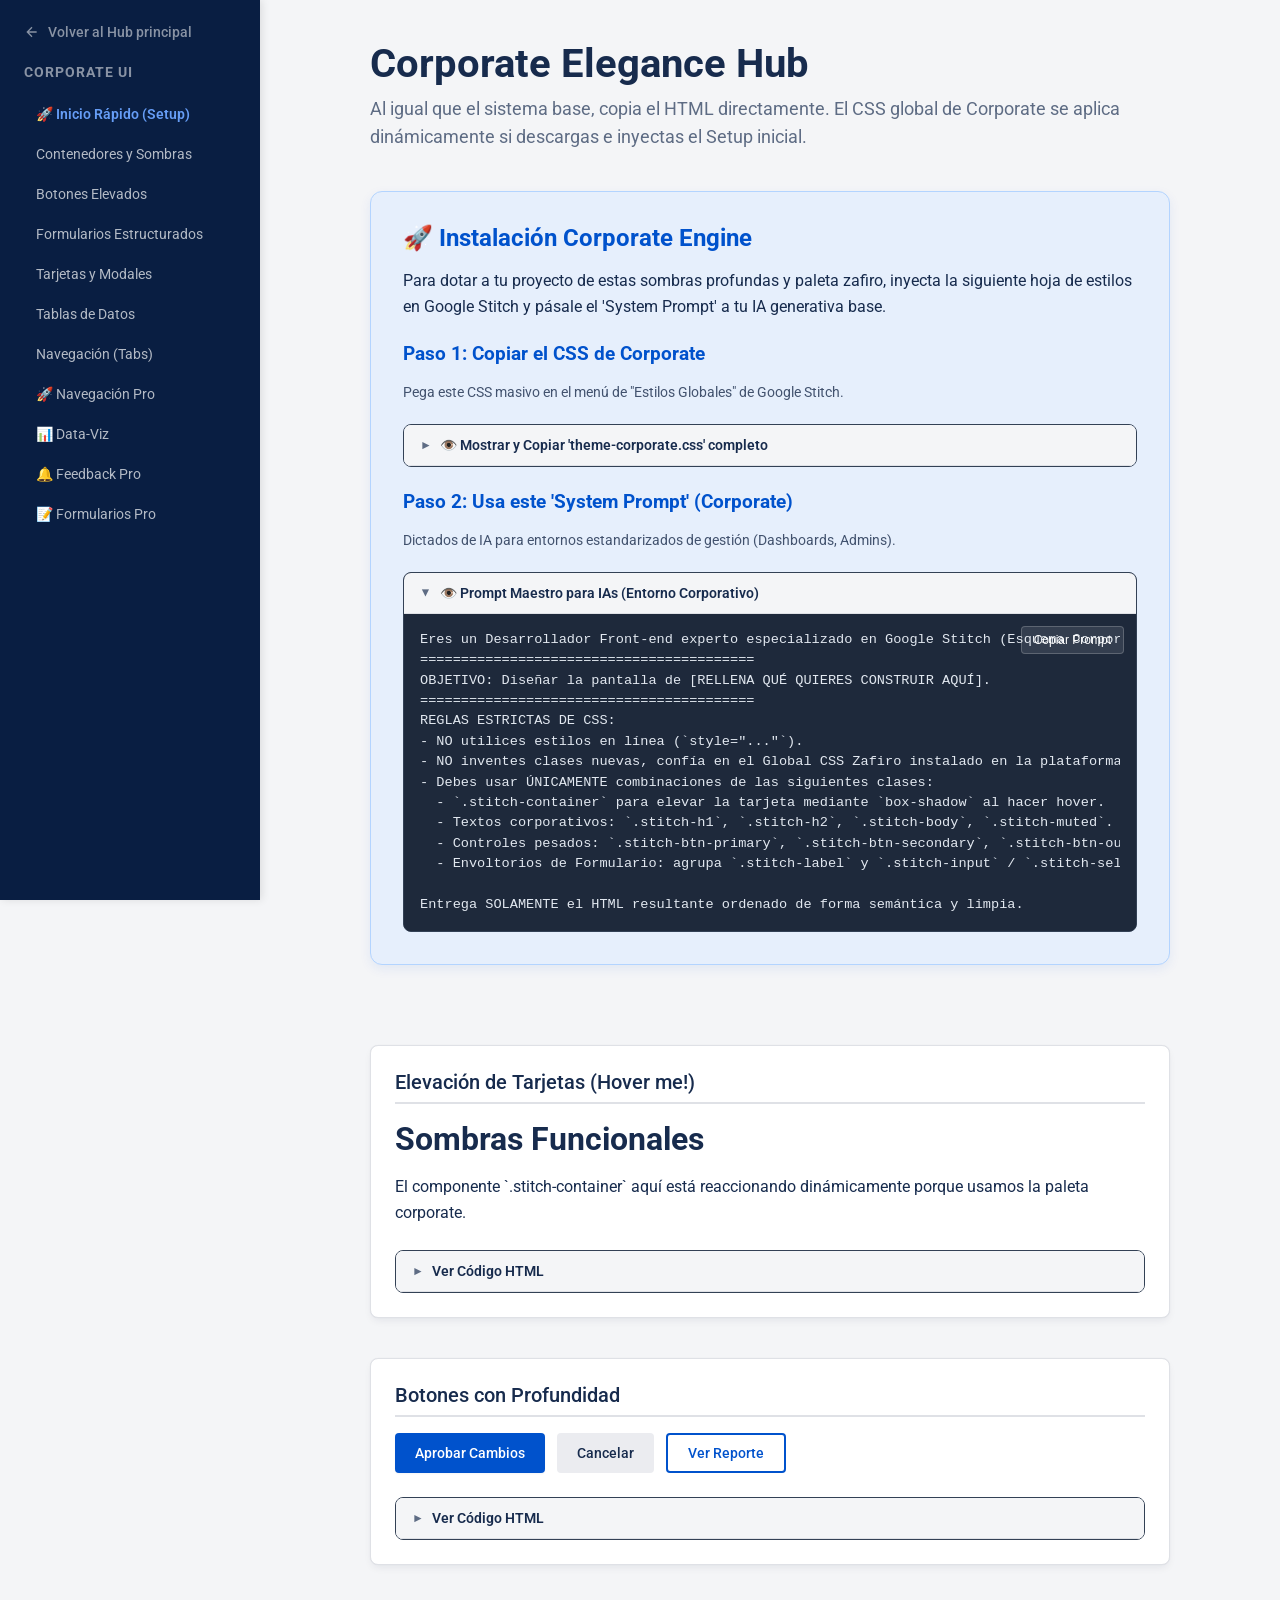
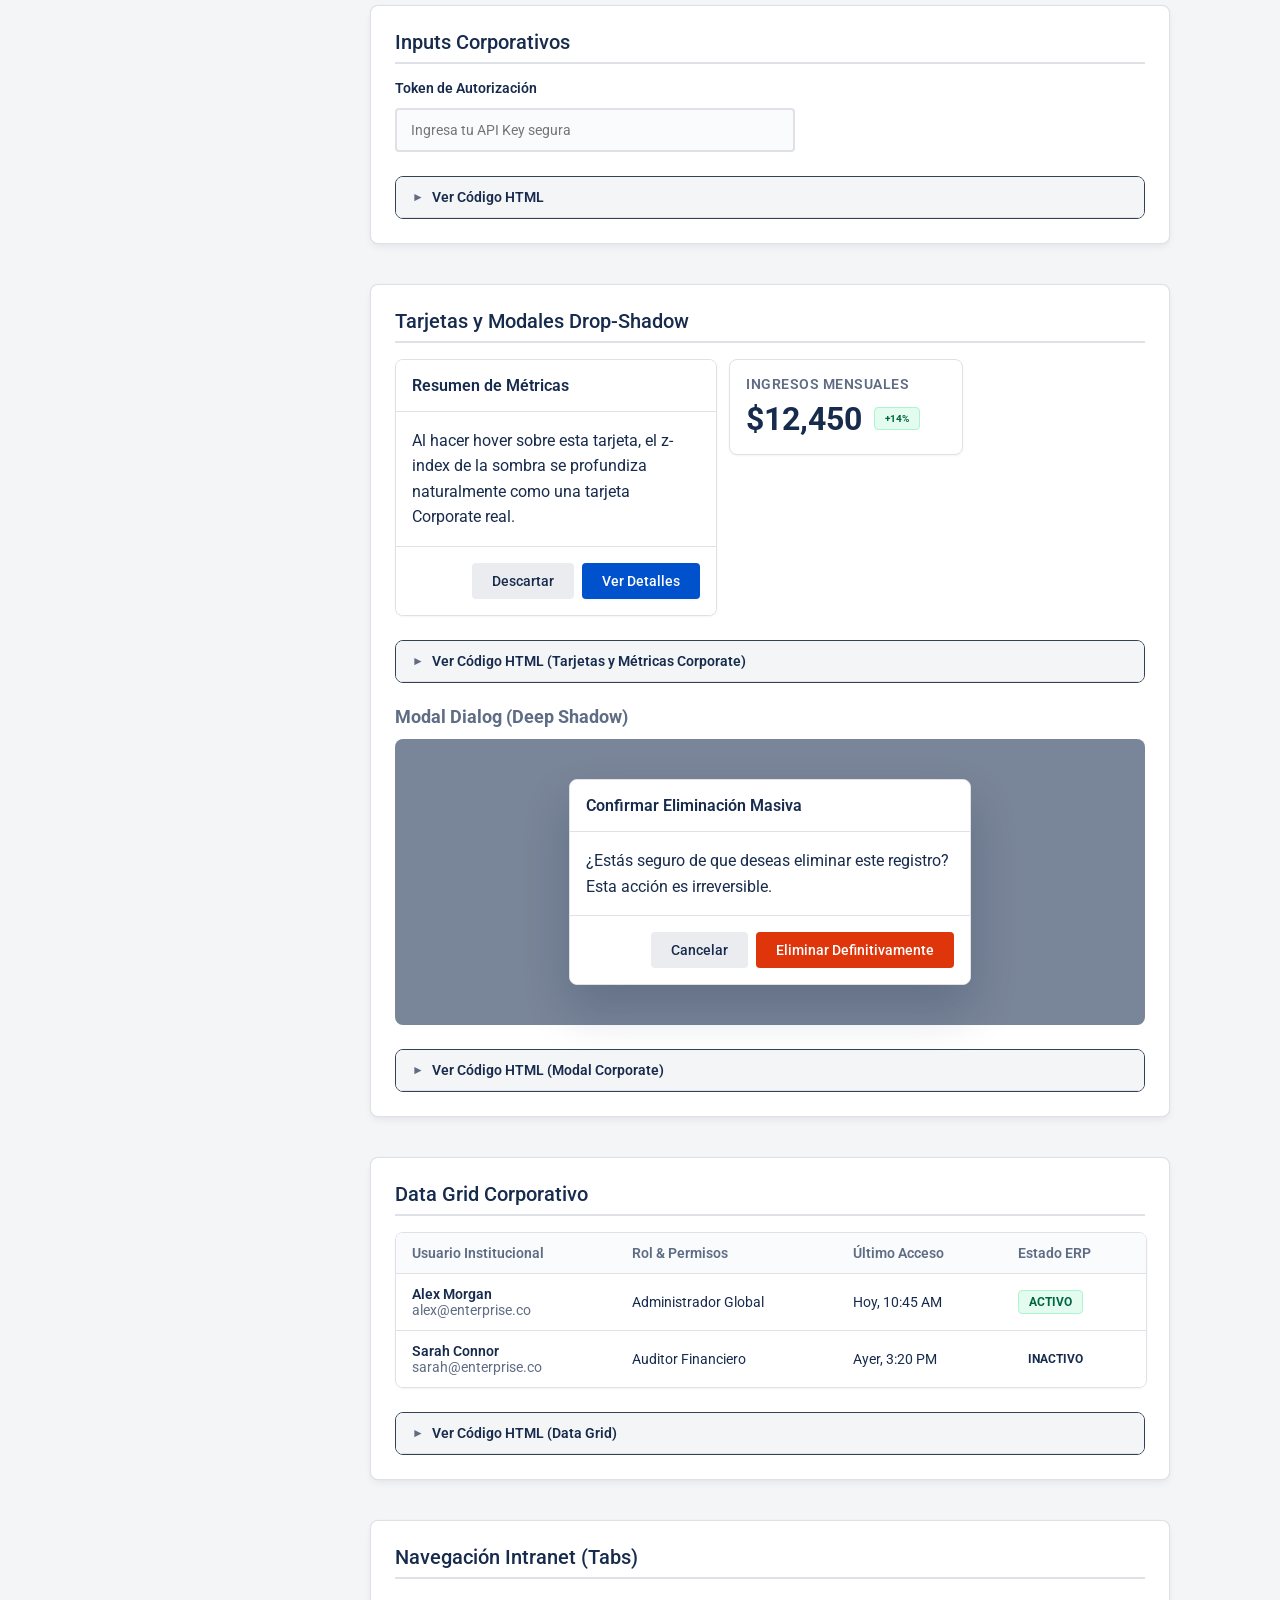
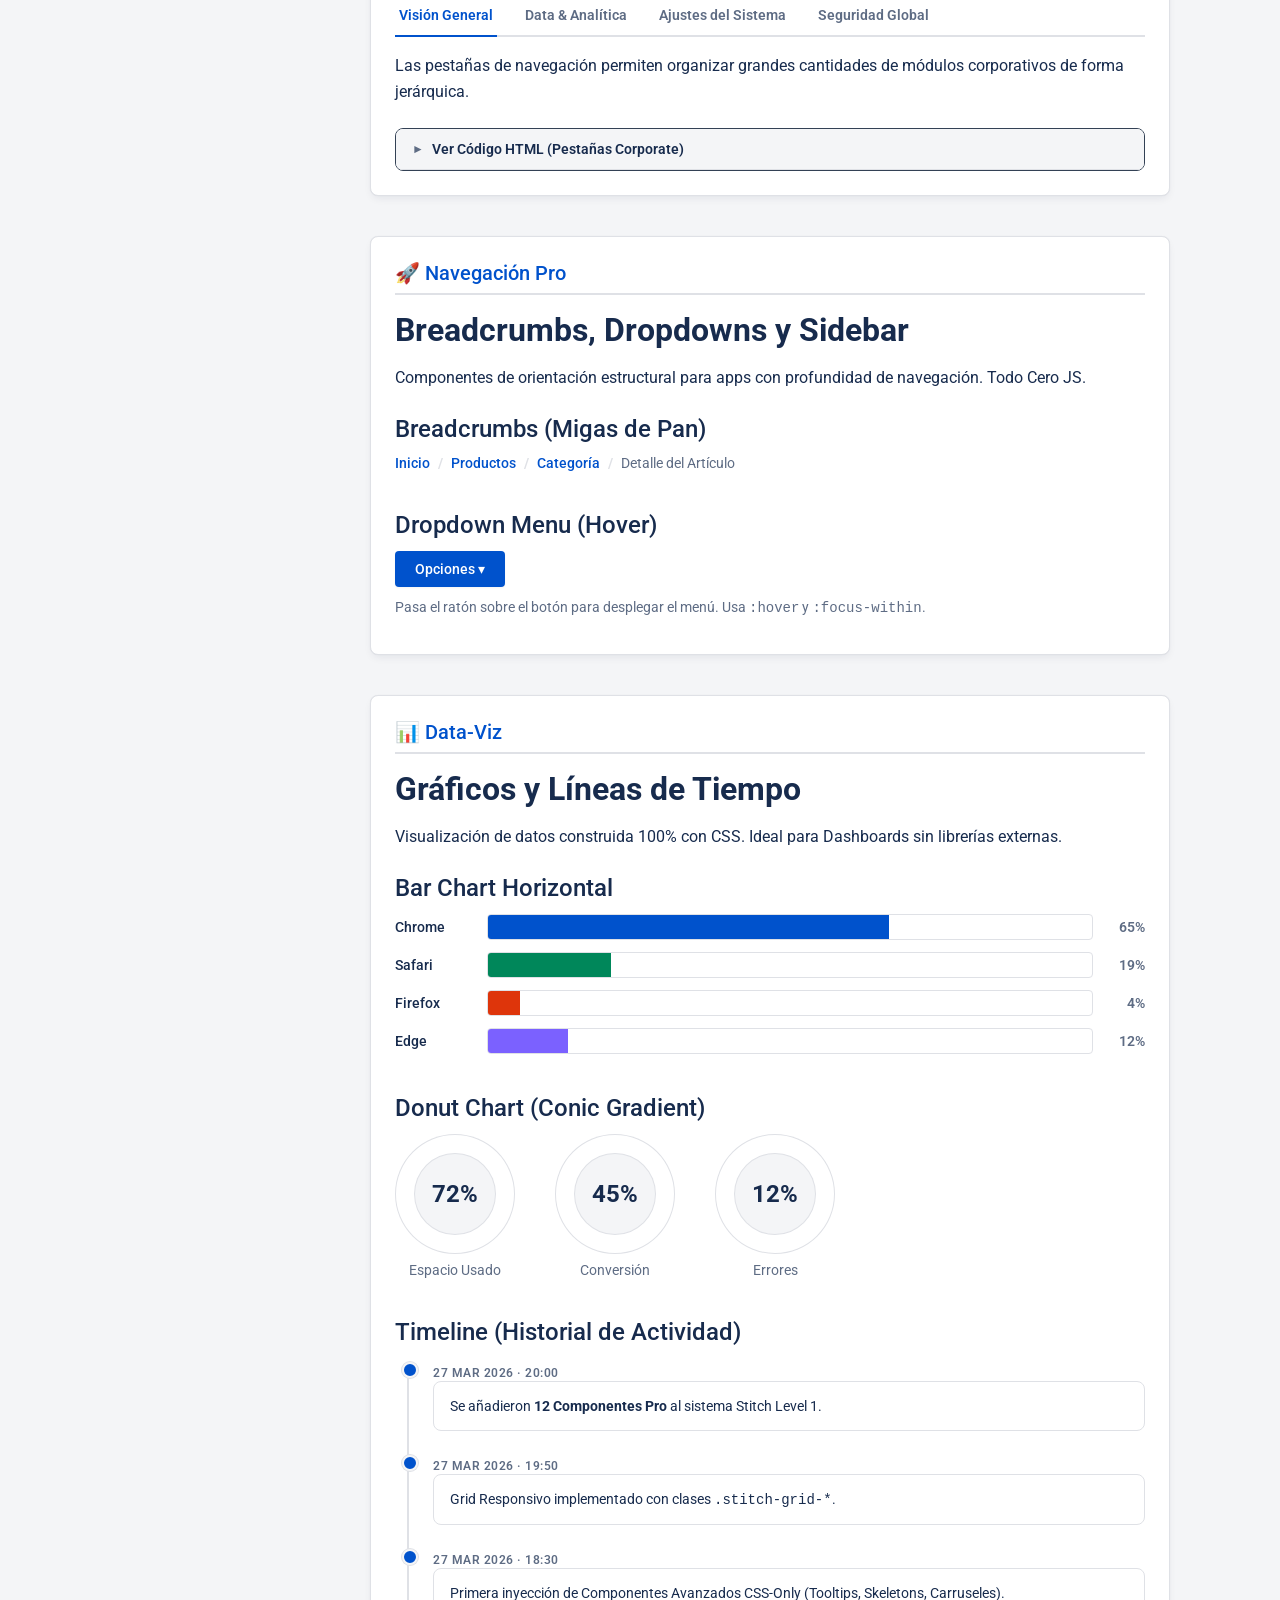
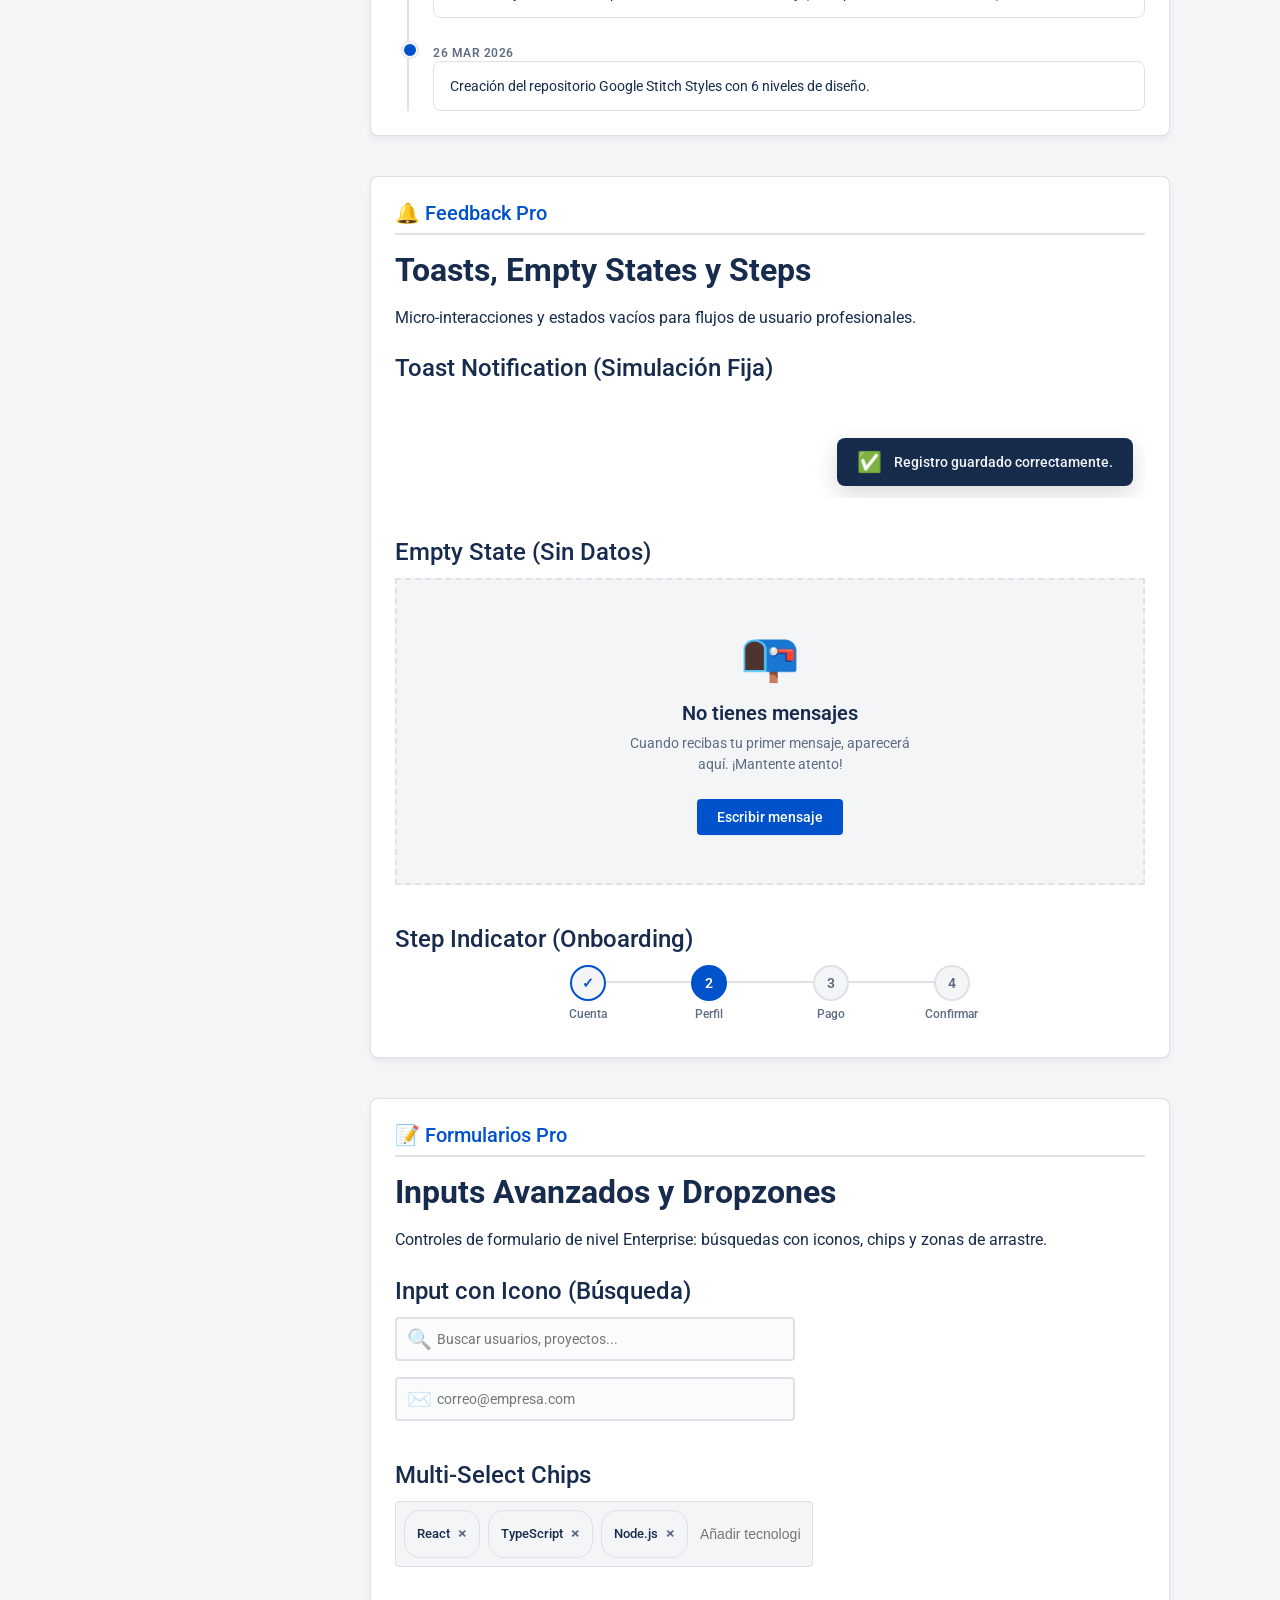
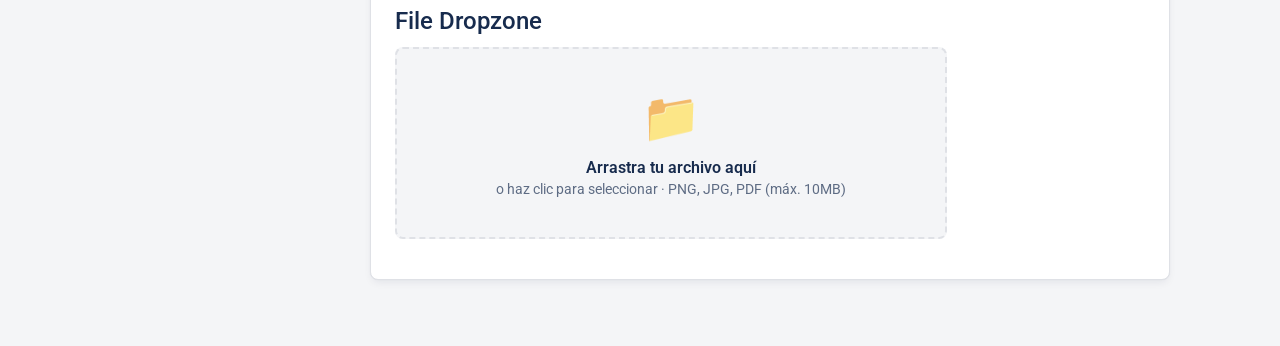
==== docs/demos/corporate.html @ 320853b3 "feat: initial commit with pure-minimal style and interactive hub" ====
<!DOCTYPE html>
<html lang="es">
<head>
    <meta charset="UTF-8">
    <meta name="viewport" content="width=device-width, initial-scale=1.0">
    <title>Demo Completa: Corporate Elegance | Google Stitch Styles</title>
    <link href="https://fonts.googleapis.com/css2?family=Roboto:wght@400;500;700&display=swap" rel="stylesheet">
    <link rel="stylesheet" href="../../styles/level-2-corporate/theme-corporate.css?v=5">
    <style>
        /* [ ESTILOS INTERNOS DE LA DEMO Y SIDEBAR ] */
        body { background-color: var(--stitch-color-bg); margin: 0; font-family: 'Roboto', sans-serif; color: var(--stitch-color-text); scroll-behavior: smooth; display: flex; }
        :root { --stitch-sidebar-width: 260px; }
        .demo-sidebar { position: fixed; top: 0; left: 0; width: var(--stitch-sidebar-width); height: 100vh; background-color: #091e42; color: #ffffff; padding: var(--stitch-space-lg); box-sizing: border-box; overflow-y: auto; box-shadow: 2px 0 8px rgba(0,0,0,0.1); }
        .demo-sidebar h3 { color: #8993a4; font-size: 0.85rem; font-weight: 700; text-transform: uppercase; margin-bottom: 16px; letter-spacing: 1px;}
        .demo-nav { list-style: none; padding: 0; margin: 0; display: flex; flex-direction: column; gap: 4px; }
        .demo-nav a { text-decoration: none; color: #b3bac5; font-size: 0.875rem; padding: 10px 12px; border-radius: var(--stitch-radius-sm); transition: background-color 0.2s, color 0.2s; display: block; }
        .demo-nav a:hover, .demo-nav a:active { color: #ffffff; background-color: rgba(255, 255, 255, 0.1); }
        .demo-main { margin-left: var(--stitch-sidebar-width); padding: 40px var(--stitch-space-lg); width: calc(100% - var(--stitch-sidebar-width)); display: flex; justify-content: center; box-sizing: border-box; }
        .demo-wrapper { max-width: 800px; width: 100%; display: flex; flex-direction: column; gap: 40px; }
        .demo-header h1 { font-size: 2.5rem; margin: 0 0 8px 0; font-weight: 700; color: var(--stitch-color-text); }
        .demo-header p { color: var(--stitch-color-text-muted); font-size: 1.1rem; margin: 0; line-height: 1.6; }

        /* [ WIDGET DE CÓDIGO (Solo Demo) ] */
        .stitch-code-block { margin-top: 24px; background: #1e293b; border-radius: 8px; overflow: hidden; border: 1px solid #334155; }
        .stitch-code-block summary { padding: 12px 16px; background: #f4f5f7; color: #172b4d; font-size: 0.875rem; font-weight: 600; cursor: pointer; border-bottom: 1px solid #dfe1e6; outline: none; transition: background 0.2s; user-select: none; list-style: none; display: flex; align-items: center; gap: 8px;}
        .stitch-code-block summary::-webkit-details-marker { display: none; }
        .stitch-code-block summary:before { content: "►"; font-size: 0.75rem; color: #5e6c84; transition: transform 0.2s; }
        .stitch-code-block[open] summary:before { transform: rotate(90deg); }
        .stitch-code-block summary:hover { background: #ebecf0; }
        .stitch-code-content { position: relative; padding: 16px; background: #1e293b; }
        .stitch-btn-copy { position: absolute; top: 12px; right: 12px; background: rgba(255,255,255,0.1); border: 1px solid rgba(255,255,255,0.2); color: #fff; padding: 6px 12px; border-radius: 4px; font-size: 0.75rem; font-weight: 500; cursor: pointer; transition: all 0.2s;}
        .stitch-btn-copy:hover { background: rgba(255,255,255,0.2); }
        .stitch-code-content pre { margin: 0; overflow-x: auto; color: #e2e8f0; font-family: 'Courier New', Courier, monospace; font-size: 0.85rem; line-height: 1.5; padding-right: 80px;}

        .stitch-onboarding-card { background-color: #e6effc; border: 1px solid #b3d4ff; border-radius: 12px; padding: 32px; margin-bottom: 40px; box-shadow: 0 4px 12px rgba(0,82,204,0.08); scroll-margin-top: 40px;}
        .stitch-onboarding-title { color: #0052cc; font-size: 1.5rem; font-weight: 700; margin: 0 0 16px 0; }
    </style>
</head>
<body>

    <aside class="demo-sidebar">
        <a href="../index.html" style="display:flex; align-items:center; gap:8px; text-decoration:none; color:#8993a4; font-size:0.875rem; margin-bottom:24px; font-weight:500; transition:color 0.2s;" onmouseover="this.style.color='#ffffff'" onmouseout="this.style.color='#8993a4'">
            <svg width="16" height="16" viewBox="0 0 24 24" fill="none" stroke="currentColor" stroke-width="2"><path d="M19 12H5m7 7-7-7 7-7"/></svg>
            Volver al Hub principal
        </a>
        <h3>Corporate UI</h3>
        <ul class="demo-nav">
            <li><a href="#setup" style="color: #669df6; font-weight: 600;">🚀 Inicio Rápido (Setup)</a></li>
            <li><a href="#typography">Contenedores y Sombras</a></li>
            <li><a href="#buttons">Botones Elevados</a></li>
            <li><a href="#forms">Formularios Estructurados</a></li>
            <li><a href="#cards">Tarjetas y Modales</a></li>
            <li><a href="#tables">Tablas de Datos</a></li>
            <li><a href="#nav">Navegación (Tabs)</a></li>
                    <li><a href="#nav-pro">🚀 Navegación Pro</a></li>
            <li><a href="#data-viz">📊 Data-Viz</a></li>
            <li><a href="#feedback-pro">🔔 Feedback Pro</a></li>
            <li><a href="#forms-pro">📝 Formularios Pro</a></li>
        </ul>
    </aside>

    <main class="demo-main">
        <div class="demo-wrapper">
            <header class="demo-header">
                <h1>Corporate Elegance Hub</h1>
                <p>Al igual que el sistema base, copia el HTML directamente. El CSS global de Corporate se aplica dinámicamente si descargas e inyectas el Setup inicial.</p>
            </header>

            <!-- SECCIÓN NUEVA: ONBOARDING Y PROMPTS -->
            <div id="setup" class="stitch-onboarding-card">
                <h2 class="stitch-onboarding-title">🚀 Instalación Corporate Engine</h2>
                <p class="stitch-body" style="color: #172b4d;">Para dotar a tu proyecto de estas sombras profundas y paleta zafiro, inyecta la siguiente hoja de estilos en Google Stitch y pásale el 'System Prompt' a tu IA generativa base.</p>
                
                <h3 class="stitch-h3" style="color: #0052cc; margin-top: 24px;">Paso 1: Copiar el CSS de Corporate</h3>
                <p class="stitch-muted" style="color: #42526e;">Pega este CSS masivo en el menú de "Estilos Globales" de Google Stitch.</p>
                <details class="stitch-code-block">
                    <summary>👁️ Mostrar y Copiar 'theme-corporate.css' completo</summary>
                    <div class="stitch-code-content">
                        <button class="stitch-btn-copy" onclick="navigator.clipboard.writeText(this.nextElementSibling.innerText); this.innerText='¡Copiado!'; setTimeout(()=>this.innerText='Copiar CSS', 2000);">Copiar CSS</button>
<pre><code>/* =========================================================================
   🏢 GOOGLE STITCH STYLES : CORPORATE ELEGANCE (LEVEL 2)
      =========================================================================
   ÍNDICE MAESTRO DE ARQUITECTURA VISUAL (AI PARSER)
   -------------------------------------------------------------------------
   Este archivo establece las bases del diseño Cero-JS.
   
   0. Variables Globales (:root)
   1. Bases Estructurales (.stitch-container, .stitch-section-title...)
   2. Tipografía Semántica (.stitch-h1, .stitch-body...)
   3. Botones y Acciones (.stitch-btn, .stitch-btn-primary...)
   4. Formularios y Controles (.stitch-input, .stitch-toggle, .stitch-range)
   5. Feedback Visual (.stitch-badge, .stitch-avatar, .flex-row)
   6. Progress & Listas (.stitch-progress-wrapper, .stitch-list)
   7. Estructuras de Datos
      > Tarjetas         (.stitch-card)
      > Tablas           (.stitch-table-wrapper, .stitch-table)
      > Pestañas/Tabs    (.stitch-tabs)
      > Métricas         (.stitch-metric-card, .stitch-metric-value)
      > Modales          (.stitch-modal-overlay, .stitch-modal)
   8. Componentes Avanzados Interactivos CSS-Only
      > Skeleton Loaders (.stitch-skeleton)
      > Tooltips Nativos ([data-stitch-tooltip])
      > Sliders (Flechas) (.stitch-slider-wrapper)
      > Galería Autoflow (.stitch-gallery)
      > Menú de Pegado   (.stitch-sticky-nav)
   9. Sistema de Grid Layout (.stitch-grid, .stitch-col-span-*)
   10. Navegación Avanzada (.stitch-breadcrumb, .stitch-dropdown, .stitch-sidebar-toggle-input)
   11. Data-Viz (Gráficos) (.stitch-bar-chart, .stitch-donut, .stitch-timeline)
   12. Feedback Pro (.stitch-toast, .stitch-empty-state, .stitch-steps)
   13. Formularios Pro (.stitch-input-icon-wrapper, .stitch-chips-input, .stitch-dropzone)
========================================================================= */

:root {
    --stitch-color-text: #172b4d;
    --stitch-color-text-muted: #5e6c84;
    --stitch-color-bg: #f4f5f7;
    --stitch-color-surface: #ffffff;
    --stitch-color-border: #dfe1e6;
    --stitch-color-primary: #0052cc;
    --stitch-color-primary-hover: #0047b3;
    --stitch-color-danger: #de350b;
    --stitch-color-success: #00875a;
    
    --stitch-radius-sm: 4px;
    --stitch-radius-md: 8px;
    --stitch-space-sm: 8px;
    --stitch-space-md: 16px;
    --stitch-space-lg: 24px;
    
    --stitch-shadow-sm: 0 1px 2px rgba(9, 30, 66, 0.05);
    --stitch-shadow-md: 0 4px 8px -2px rgba(9, 30, 66, 0.08), 0 0 1px rgba(9, 30, 66, 0.08);
    --stitch-shadow-hover: 0 8px 16px -4px rgba(9, 30, 66, 0.12), 0 0 1px rgba(9, 30, 66, 0.08);
}

/* Base Components (Z-index Reactivo) */
.stitch-container { padding: var(--stitch-space-lg); background-color: var(--stitch-color-surface); border: 1px solid var(--stitch-color-border); border-radius: var(--stitch-radius-md); box-shadow: var(--stitch-shadow-md); transition: box-shadow 0.3s ease, transform 0.3s ease; scroll-margin-top: 40px; }
.stitch-container:hover { box-shadow: var(--stitch-shadow-hover); transform: translateY(-2px); }

.stitch-section-title { font-size: 1.25rem; font-weight: 500; margin: 0 0 var(--stitch-space-md) 0; padding-bottom: var(--stitch-space-sm); border-bottom: 2px solid var(--stitch-color-border); }
.stitch-h1 { font-size: 2rem; font-weight: 700; margin: 0 0 16px 0; color: var(--stitch-color-text); }
.stitch-h2 { font-size: 1.5rem; font-weight: 500; margin: 0 0 12px 0; color: var(--stitch-color-text); }
.stitch-body { font-size: 1rem; line-height: 1.6; color: var(--stitch-color-text); margin: 0 0 16px 0; }
.stitch-muted { color: var(--stitch-color-text-muted); font-size: 0.875rem; display: block; }

/* Botones Elevados */
.stitch-btn-group { display: flex; gap: 12px; flex-wrap: wrap; }
.stitch-btn { padding: 10px 20px; font-size: 0.875rem; font-weight: 500; border-radius: var(--stitch-radius-sm); cursor: pointer; transition: all 0.2s ease; font-family: inherit; }
.stitch-btn-primary { background-color: var(--stitch-color-primary); color: #ffffff; border: none; box-shadow: var(--stitch-shadow-sm); }
.stitch-btn-primary:hover { background-color: var(--stitch-color-primary-hover); box-shadow: var(--stitch-shadow-md); transform: translateY(-1px); }
.stitch-btn-secondary { background-color: #ebecf0; color: var(--stitch-color-text); border: none; font-weight: 500;}
.stitch-btn-secondary:hover { background-color: #dfe1e6; }
.stitch-btn-outline { background-color: transparent; color: var(--stitch-color-primary); border: 2px solid var(--stitch-color-primary); }
.stitch-btn-outline:hover { background-color: rgba(0, 82, 204, 0.05); }

/* Forms Corporate */
.stitch-form-group { display: flex; flex-direction: column; gap: var(--stitch-space-sm); margin-bottom: var(--stitch-space-md); max-width: 400px; }
.stitch-label { font-size: 0.875rem; font-weight: 600; color: var(--stitch-color-text); margin-bottom: 4px; display:inline-block;}
.stitch-input, .stitch-select { padding: 12px 14px; font-size: 0.875rem; border: 2px solid var(--stitch-color-border); border-radius: var(--stitch-radius-sm); font-family: inherit; transition: border-color 0.2s, box-shadow 0.2s; background-color: #fafbfc; color: var(--stitch-color-text); }
.stitch-input:hover, .stitch-select:hover { background-color: #ebecf0; }
.stitch-input:focus, .stitch-select:focus { outline: none; border-color: var(--stitch-color-primary); background-color: var(--stitch-color-surface); box-shadow: 0 0 0 3px rgba(0, 82, 204, 0.1); }

/* Controles Base */
.stitch-control-row { display: flex; align-items: center; gap: 8px; margin-bottom: 12px; font-size: 0.875rem; color: var(--stitch-color-text);}
.stitch-control-row input[type="checkbox"], .stitch-control-row input[type="radio"] { accent-color: var(--stitch-color-primary); cursor: pointer; width: 16px; height: 16px; margin:0;}
.stitch-toggle { position: relative; display: inline-block; width: 36px; height: 20px; }
.stitch-toggle input { opacity: 0; width: 0; height: 0; margin:0; }
.stitch-slider { position: absolute; cursor: pointer; top: 0; left: 0; right: 0; bottom: 0; background-color: var(--stitch-color-border); transition: .3s; border-radius: 20px; }
.stitch-slider:before { position: absolute; content: ""; height: 14px; width: 14px; left: 3px; bottom: 3px; background-color: white; transition: .3s; border-radius: 50%; box-shadow: var(--stitch-shadow-sm); }
.stitch-toggle input:checked + .stitch-slider { background-color: var(--stitch-color-primary); }
.stitch-toggle input:checked + .stitch-slider:before { transform: translateX(16px); }

/* Badges */
.flex-row { display: flex; gap: 12px; flex-wrap: wrap; align-items: center; }
.stitch-badge { display: inline-flex; align-items: center; padding: 4px 10px; font-size: 0.75rem; font-weight: 700; border-radius: 4px; text-transform: uppercase; }
.stitch-badge-primary { background-color: #deebff; color: #0747a6; border: 1px solid #b3d4ff; }
.stitch-badge-success { background-color: #e3fcef; color: #006644; border: 1px solid #abf5d1; }
.stitch-badge-danger { background-color: #ffebe6; color: #bf2600; border: 1px solid #ffbdad; }


/* ==========================================================
   NUEVOS COMPONENTES CORPORATIVOS (Sombras y Reacción Hover)
   ========================================================== */

/* Tarjetas Elevadas */
.stitch-card { border: 1px solid var(--stitch-color-border); border-radius: var(--stitch-radius-md); background-color: var(--stitch-color-surface); box-shadow: var(--stitch-shadow-sm); overflow: hidden; display: flex; flex-direction: column; transition: box-shadow 0.3s, transform 0.3s; }
.stitch-card:hover { box-shadow: var(--stitch-shadow-md); transform: translateY(-2px); }
.stitch-card-header { padding: var(--stitch-space-md); border-bottom: 1px solid var(--stitch-color-border); font-weight: 600; background-color: var(--stitch-color-surface); }
.stitch-card-body { padding: var(--stitch-space-md); flex: 1; }
.stitch-card-footer { padding: var(--stitch-space-md); border-top: 1px solid var(--stitch-color-border); background-color: var(--stitch-color-surface); display: flex; justify-content: flex-end; gap: 8px; }

/* Tablas Data Grid */
.stitch-table-wrapper { width: 100%; overflow-x: auto; border: 1px solid var(--stitch-color-border); border-radius: var(--stitch-radius-md); box-shadow: var(--stitch-shadow-sm); }
.stitch-table { width: 100%; border-collapse: collapse; text-align: left; font-size: 0.875rem; background-color: var(--stitch-color-surface); }
.stitch-table th, .stitch-table td { padding: 12px var(--stitch-space-md); border-bottom: 1px solid var(--stitch-color-border); }
.stitch-table th { background-color: #fafbfc; font-weight: 600; color: var(--stitch-color-text-muted); }
.stitch-table tbody tr:hover { background-color: #f4f5f7; }
.stitch-table tbody tr:last-child td { border-bottom: none; }

/* Pestañas Nav */
.stitch-tabs { display: flex; border-bottom: 2px solid var(--stitch-color-border); gap: 24px; margin-bottom: var(--stitch-space-md); }
.stitch-tab { padding: 12px 4px; cursor: pointer; font-weight: 600; font-size: 0.875rem; color: var(--stitch-color-text-muted); border-bottom: 2px solid transparent; transition: color 0.2s, border-color 0.2s; margin-bottom: -2px; }
.stitch-tab:hover { color: var(--stitch-color-text); }
.stitch-tab-active { color: var(--stitch-color-primary); border-bottom-color: var(--stitch-color-primary); }

/* Dashboards Metrics */
.stitch-metric-card { padding: var(--stitch-space-md); border: 1px solid var(--stitch-color-border); border-radius: var(--stitch-radius-md); background-color: var(--stitch-color-surface); box-shadow: var(--stitch-shadow-sm); transition: transform 0.3s, box-shadow 0.3s; }
.stitch-metric-card:hover { box-shadow: var(--stitch-shadow-md); transform: translateY(-2px); }
.stitch-metric-label { font-size: 0.875rem; font-weight: 600; color: var(--stitch-color-text-muted); margin-bottom: 8px; display: block; text-transform: uppercase; letter-spacing: 0.5px;}
.stitch-metric-value { font-size: 2rem; font-weight: 700; color: var(--stitch-color-text); display: flex; align-items: center; gap: 12px; }

/* Modal Corporativo Flotante */
.stitch-modal-overlay { position: relative; background-color: rgba(9, 30, 66, 0.54); padding: 40px; display: flex; justify-content: center; align-items: center; border-radius: var(--stitch-radius-md); }
.stitch-modal { background-color: var(--stitch-color-surface); border-radius: var(--stitch-radius-md); width: 100%; max-width: 400px; box-shadow: 0 24px 48px rgba(9, 30, 66, 0.2); overflow: hidden; border: 1px solid var(--stitch-color-border); }

/* ==========================================================
   🧩 COMPONENTES AVANZADOS CSS-ONLY
   ========================================================== */

/* 1. Progress Bar (Nativa) */
.stitch-progress {
    width: 100%;
    height: 8px;
    background-color: var(--stitch-color-border);
    border-radius: var(--stitch-radius-round);
    overflow: hidden;
    position: relative;
}

.stitch-progress-bar {
    height: 100%;
    background-color: var(--stitch-color-primary);
    border-radius: var(--stitch-radius-round);
    transition: width 0.3s ease;
}

/* 2. Skeleton Loader (Efecto Shimmer) */
@keyframes stitch-shimmer {
    0% {
        background-position: -1000px 0;
    }

    100% {
        background-position: 1000px 0;
    }
}

.stitch-skeleton {
    background: linear-gradient(90deg, var(--stitch-color-bg-alt) 25%, var(--stitch-color-border) 50%, var(--stitch-color-bg-alt) 75%);
    background-size: 1000px 100%;
    animation: stitch-shimmer 2s infinite linear;
    border-radius: var(--stitch-radius-sm);
    color: transparent !important;
    min-height: 1rem;
    border: none !important;
    box-shadow: none !important;
}

/* 3. Tooltips Hover Nativos */
[data-stitch-tooltip] {
    position: relative;
    cursor: help;
    border-bottom: 1px dotted var(--stitch-color-text-muted);
}

[data-stitch-tooltip]:hover::before {
    content: attr(data-stitch-tooltip);
    position: absolute;
    bottom: 100%;
    left: 50%;
    transform: translateX(-50%) translateY(-8px);
    background-color: var(--stitch-color-text);
    color: var(--stitch-color-bg);
    padding: 6px 12px;
    border-radius: var(--stitch-radius-sm);
    font-size: 0.8rem;
    white-space: nowrap;
    z-index: 10;
    pointer-events: none;
    opacity: 1;
    font-weight: 500;
    box-shadow: 0 4px 6px rgba(0, 0, 0, 0.1);
}

[data-stitch-tooltip]:hover::after {
    content: '';
    position: absolute;
    bottom: 100%;
    left: 50%;
    transform: translateX(-50%);
    border-width: 6px;
    border-style: solid;
    border-color: var(--stitch-color-text) transparent transparent transparent;
    z-index: 10;
}

/* 4. Carrusel Puro (Scroll Snap) */
.stitch-carousel {
    display: flex;
    gap: var(--stitch-space-md);
    overflow-x: auto;
    scroll-snap-type: x mandatory;
    scroll-behavior: smooth;
    padding-bottom: 16px;
    -ms-overflow-style: none;
    scrollbar-width: thin;
}

.stitch-carousel::-webkit-scrollbar {
    height: 6px;
}

.stitch-carousel::-webkit-scrollbar-track {
    background: transparent;
}

.stitch-carousel::-webkit-scrollbar-thumb {
    background: var(--stitch-color-border);
    border-radius: var(--stitch-radius-round);
}

.stitch-carousel-item {
    scroll-snap-align: start;
    flex: 0 0 calc(85% - var(--stitch-space-md));
    min-width: 260px;
    position: relative;
}

/* 5. Carrusel de Anclajes (Flechas CSS) */
.stitch-slider-wrapper {
    position: relative;
    width: 100%;
    max-width: 600px;
    display: flex;
    align-items: center;
    gap: 8px;
}

.stitch-slider-slides {
    display: flex;
    overflow-x: auto;
    scroll-snap-type: x mandatory;
    scroll-behavior: smooth;
    border-radius: var(--stitch-radius-md);
    -ms-overflow-style: none;
    scrollbar-width: none;
}

.stitch-slider-slides::-webkit-scrollbar {
    display: none;
}

.stitch-slide {
    scroll-snap-align: center;
    flex: 0 0 100%;
    min-width: 100%;
    display: flex;
    justify-content: center;
    align-items: center;
    background-color: var(--stitch-color-bg-alt);
    height: 200px;
    font-weight: 500;
}

.stitch-slider-arrow {
    background-color: var(--stitch-color-bg);
    border: 1px solid var(--stitch-color-border);
    color: var(--stitch-color-text);
    width: 36px;
    height: 36px;
    display: flex;
    justify-content: center;
    align-items: center;
    border-radius: 50%;
    text-decoration: none;
    font-weight: bold;
    transition: background 0.2s;
    flex-shrink: 0;
}

.stitch-slider-arrow:hover {
    background-color: var(--stitch-color-bg-alt);
}

/* 6. Galería Fotográfica (CSS Grid) */
.stitch-gallery {
    display: grid;
    grid-template-columns: repeat(auto-fill, minmax(180px, 1fr));
    gap: var(--stitch-space-md);
}

.stitch-gallery-img {
    width: 100%;
    height: 140px;
    border-radius: var(--stitch-radius-md);
    background-color: var(--stitch-color-border);
    object-fit: cover;
    transition: transform 0.3s ease;
}

.stitch-gallery-img:hover {
    transform: scale(1.03);
}

/* 7. Menú Flotante Sticky */
.stitch-sticky-nav {
    position: sticky;
    top: 0;
    z-index: 100;
    background-color: rgba(255, 255, 255, 0.85);
    backdrop-filter: blur(8px);
    border-bottom: 1px solid var(--stitch-color-border);
    padding: 12px 24px;
    display: flex;
    justify-content: space-between;
    align-items: center;
    margin-bottom: 24px;
    border-radius: var(--stitch-radius-md);
}

.stitch-sticky-links {
    display: flex;
    gap: 16px;
}

.stitch-sticky-links a {
    color: var(--stitch-color-text-muted);
    text-decoration: none;
    font-weight: 500;
    font-size: 0.875rem;
    transition: color 0.2s;
}

.stitch-sticky-links a:hover {
    color: var(--stitch-color-primary);
}

/* ==========================================================
   📐 SISTEMA DE GRID (LAYOUT RESPONSIVE PARA IA)
   ========================================================== */
.stitch-grid {
    display: grid;
    gap: var(--stitch-space-lg);
    grid-template-columns: 1fr;
    width: 100%;
}

.stitch-grid-auto {
    grid-template-columns: repeat(auto-fit, minmax(280px, 1fr));
}

@media (min-width: 768px) {
    .stitch-grid-2 {
        grid-template-columns: repeat(2, 1fr);
    }

    .stitch-grid-3 {
        grid-template-columns: repeat(3, 1fr);
    }

    .stitch-grid-4 {
        grid-template-columns: repeat(4, 1fr);
    }

    .stitch-grid-1-2 {
        grid-template-columns: 1fr 2fr;
    }

    .stitch-grid-2-1 {
        grid-template-columns: 2fr 1fr;
    }

    /* Utilidades de Envergadura (Spanning) */
    .stitch-col-span-2 {
        grid-column: span 2;
    }

    .stitch-col-span-3 {
        grid-column: span 3;
    }

    .stitch-col-span-full {
        grid-column: 1 / -1;
    }
}

/* ==========================================================
   🚀 COMPONENTES PRO: NAVEGACIÓN AVANZADA
   ========================================================== */
/* Breadcrumbs */
.stitch-breadcrumb { display: flex; gap: 8px; font-size: 0.875rem; color: var(--stitch-color-text-muted); list-style: none; padding: 0; margin: 0; align-items: center; flex-wrap: wrap;}
.stitch-breadcrumb a { color: var(--stitch-color-primary); text-decoration: none; font-weight: 500; }
.stitch-breadcrumb a:hover { text-decoration: underline; }
.stitch-breadcrumb li + li::before { content: '/'; margin-right: 8px; color: var(--stitch-color-border); font-weight: bold;}

/* Mega Menu / Dropdown */
.stitch-dropdown { position: relative; display: inline-block; }
.stitch-dropdown-menu { display: none; position: absolute; top: 100%; left: 0; background: var(--stitch-color-bg); box-shadow: 0 4px 12px rgba(0,0,0,0.1); border-radius: var(--stitch-radius-md); padding: var(--stitch-space-sm); min-width: 200px; z-index: 50; border: 1px solid var(--stitch-color-border); flex-direction: column; gap: 4px; margin-top: 4px;}
.stitch-dropdown:hover .stitch-dropdown-menu, .stitch-dropdown:focus-within .stitch-dropdown-menu { display: flex; }
.stitch-dropdown-item { padding: 8px 12px; text-decoration: none; color: var(--stitch-color-text); font-size: 0.875rem; border-radius: var(--stitch-radius-sm); transition: background 0.2s; }
.stitch-dropdown-item:hover { background: var(--stitch-color-bg-alt); color: var(--stitch-color-primary); }

/* Sidebar Colapsable (CSS-Only Checkbox Hack) */
.stitch-sidebar-toggle-input { display: none; }
.stitch-sidebar-drawer { position: fixed; top: 0; left: -300px; width: 280px; height: 100vh; background: var(--stitch-color-bg); box-shadow: 4px 0 24px rgba(0,0,0,0.15); transition: left 0.3s cubic-bezier(0.4, 0, 0.2, 1); z-index: 1000; padding: var(--stitch-space-lg); padding-top: 64px; overflow-y: auto;}
.stitch-sidebar-toggle-input:checked ~ .stitch-sidebar-drawer { left: 0; }
.stitch-sidebar-overlay { position: fixed; top: 0; left: 0; width: 100vw; height: 100vh; background: rgba(32,33,36,0.6); backdrop-filter: blur(2px); z-index: 999; opacity: 0; pointer-events: none; transition: opacity 0.3s; }
.stitch-sidebar-toggle-input:checked ~ .stitch-sidebar-overlay { opacity: 1; pointer-events: auto; }
.stitch-drawer-close { position: absolute; top: 16px; right: 16px; cursor: pointer; padding: 8px; font-weight: bold; border-radius: var(--stitch-radius-sm); color: var(--stitch-color-text-muted); transition: background 0.2s;}
.stitch-drawer-close:hover { background: var(--stitch-color-bg-alt); color: var(--stitch-color-text);}

/* ==========================================================
   📊 DATA-VIZ (VISUALIZACIÓN DE DATOS CSS)
   ========================================================== */
/* Bar Chart */
.stitch-bar-chart { display: flex; flex-direction: column; gap: 12px; width: 100%; }
.stitch-bar-row { display: flex; align-items: center; gap: 12px; font-size: 0.875rem; }
.stitch-bar-label { width: 80px; font-weight: 500; color: var(--stitch-color-text); white-space: nowrap; overflow: hidden; text-overflow: ellipsis; flex-shrink:0;}
.stitch-bar-track { flex: 1; height: 24px; background: var(--stitch-color-bg-alt); border-radius: var(--stitch-radius-sm); overflow: hidden; border: 1px solid var(--stitch-color-border);}
.stitch-bar-fill { height: 100%; background: var(--stitch-color-primary); transition: width 0.5s ease-out; display: flex; align-items: center; padding-left: 8px; color: white; font-weight: bold; font-size: 0.75rem;}
.stitch-bar-value { width: 40px; text-align: right; color: var(--stitch-color-text-muted); font-weight: 600; flex-shrink:0;}

/* Donut Chart */
.stitch-donut { width: 120px; height: 120px; border-radius: 50%; display: flex; align-items: center; justify-content: center; position: relative; box-shadow: inset 0 0 0 1px var(--stitch-color-border);}
.stitch-donut::before { content: ""; width: 80px; height: 80px; border-radius: 50%; background: var(--stitch-color-bg); position: absolute; box-shadow: 0 0 0 1px var(--stitch-color-border);}
.stitch-donut-value { position: relative; font-weight: 700; font-size: 1.5rem; color: var(--stitch-color-text); }

/* Timeline */
.stitch-timeline { border-left: 2px solid var(--stitch-color-border); padding-left: 24px; margin-left: 12px; display: flex; flex-direction: column; gap: 24px; margin-top: 16px;}
.stitch-timeline-item { position: relative; }
.stitch-timeline-item::before { content: ""; position: absolute; left: -31px; top: 0; width: 12px; height: 12px; border-radius: 50%; background: var(--stitch-color-primary); border: 2px solid var(--stitch-color-bg); box-shadow: 0 0 0 1px var(--stitch-color-border);}
.stitch-timeline-date { font-size: 0.75rem; color: var(--stitch-color-text-muted); margin-bottom: 4px; font-weight: 600; text-transform: uppercase; letter-spacing: 0.5px;}
.stitch-timeline-content { font-size: 0.875rem; background: var(--stitch-color-bg-alt); padding: 16px; border-radius: var(--stitch-radius-md); color: var(--stitch-color-text); border: 1px solid var(--stitch-color-border);}

/* ==========================================================
   🔔 FEEDBACK PRO Y MICRO-INTERACCIONES
   ========================================================== */
/* Toast Notification Simulation */
.stitch-toast-container { position: fixed; bottom: 24px; right: 24px; display: flex; flex-direction: column; gap: 12px; z-index: 1000; pointer-events: none;}
.stitch-toast { background: var(--stitch-color-text); color: var(--stitch-color-bg); padding: 12px 20px; border-radius: var(--stitch-radius-md); font-size: 0.875rem; font-weight: 500; box-shadow: 0 8px 24px rgba(0,0,0,0.15); display: flex; align-items: center; gap: 12px; pointer-events: auto; animation: stitch-slide-up 0.5s cubic-bezier(0.16, 1, 0.3, 1);}
@keyframes stitch-slide-up { 0% { opacity: 0; transform: translateY(30px) scale(0.9); } 100% { opacity: 1; transform: translateY(0) scale(1); } }
.stitch-toast-icon { color: var(--stitch-color-bg-alt); font-size: 1.25rem; }

/* Empty States */
.stitch-empty-state { padding: 48px 24px; text-align: center; border: 2px dashed var(--stitch-color-border); border-radius: var(--stitch-radius-lg); display: flex; flex-direction: column; align-items: center; justify-content: center; background: var(--stitch-color-bg); margin-bottom: 24px;}
.stitch-empty-icon { font-size: 3rem; color: var(--stitch-color-border); margin-bottom: 16px; display: block;}
.stitch-empty-title { font-weight: 600; font-size: 1.25rem; margin-bottom: 8px; color: var(--stitch-color-text); }
.stitch-empty-body { color: var(--stitch-color-text-muted); font-size: 0.875rem; max-width: 300px; margin-bottom: 24px; line-height: 1.5; margin-left: auto; margin-right: auto;}

/* Step Indicator */
.stitch-steps { display: flex; align-items: center; justify-content: space-between; width: 100%; position: relative; max-width: 400px; margin: 0 auto 32px auto;}
.stitch-steps::before { content: ""; position: absolute; top: 16px; left: 16px; right: 16px; height: 2px; background: var(--stitch-color-border); z-index: 0; }
.stitch-step { width: 32px; height: 32px; border-radius: 50%; background: var(--stitch-color-bg); border: 2px solid var(--stitch-color-border); display: flex; align-items: center; justify-content: center; font-weight: 600; font-size: 0.875rem; position: relative; z-index: 1; color: var(--stitch-color-text-muted); transition: all 0.3s; }
.stitch-step.active { border-color: var(--stitch-color-primary); background: var(--stitch-color-primary); color: white; }
.stitch-step.completed { border-color: var(--stitch-color-primary); background: var(--stitch-color-bg); color: var(--stitch-color-primary); }
.stitch-step-label { position: absolute; top: 40px; font-size: 0.75rem; color: var(--stitch-color-text-muted); white-space: nowrap; font-weight: 500;}

/* ==========================================================
   📝 FORMULARIOS PRO
   ========================================================== */
/* Input con Icono */
.stitch-input-icon-wrapper { position: relative; display: flex; align-items: center; width: 100%; max-width: 400px; margin-bottom: var(--stitch-space-md);}
.stitch-input-icon-wrapper .stitch-icon { position: absolute; left: 12px; font-size: 1.25rem; pointer-events: none; opacity: 0.5;}
.stitch-input-icon-wrapper .stitch-input { padding-left: 40px; width: 100%; }

/* Multi-select Chips */
.stitch-chips-input { display: flex; flex-wrap: wrap; gap: 8px; padding: 8px; border: 1px solid var(--stitch-color-border); border-radius: var(--stitch-radius-sm); background: var(--stitch-color-bg); min-height: 48px; width: 100%; max-width: 400px; margin-bottom: var(--stitch-space-md);}
.stitch-chip { display: inline-flex; align-items: center; gap: 6px; background: var(--stitch-color-bg-alt); padding: 4px 12px; border-radius: 16px; font-size: 0.8125rem; font-weight: 500; color: var(--stitch-color-text); border: 1px solid var(--stitch-color-border); }
.stitch-chip-close { cursor: pointer; color: var(--stitch-color-text-muted); font-weight: bold; font-size: 1rem; line-height: 1; margin-left: 2px;}
.stitch-chip-close:hover { color: var(--stitch-color-danger); }
.stitch-chips-input input { border: none; outline: none; flex: 1; min-width: 80px; background: transparent; font-size: 0.875rem; color: var(--stitch-color-text); padding: 4px; }

/* File Dropzone */
.stitch-dropzone { border: 2px dashed var(--stitch-color-border); border-radius: var(--stitch-radius-md); padding: 40px 24px; text-align: center; background: var(--stitch-color-bg); cursor: pointer; transition: all 0.2s; width: 100%; max-width: 500px; display: flex; flex-direction: column; align-items: center; margin-bottom: var(--stitch-space-md);}
.stitch-dropzone:hover { border-color: var(--stitch-color-primary); background: #f8faff; }
.stitch-dropzone-icon { font-size: 3rem; margin-bottom: 12px; color: var(--stitch-color-primary); opacity: 0.8; }
.stitch-dropzone-title { font-size: 1rem; font-weight: 600; color: var(--stitch-color-text); margin-bottom: 4px; }
.stitch-dropzone-desc { font-size: 0.875rem; color: var(--stitch-color-text-muted); }</code></pre>
                    </div>
                </details>

                <h3 class="stitch-h3" style="color: #0052cc; margin-top: 24px;">Paso 2: Usa este 'System Prompt' (Corporate)</h3>
                <p class="stitch-muted" style="color: #42526e;">Dictados de IA para entornos estandarizados de gestión (Dashboards, Admins).</p>
                <details class="stitch-code-block" open>
                    <summary>👁️ Prompt Maestro para IAs (Entorno Corporativo)</summary>
                    <div class="stitch-code-content">
                        <button class="stitch-btn-copy" onclick="navigator.clipboard.writeText(this.nextElementSibling.innerText); this.innerText='¡Copiado!'; setTimeout(()=>this.innerText='Copiar Prompt', 2000);">Copiar Prompt</button>
<pre><code>Eres un Desarrollador Front-end experto especializado en Google Stitch (Esquema Corporate Elegance). 
=========================================
OBJETIVO: Diseñar la pantalla de [RELLENA QUÉ QUIERES CONSTRUIR AQUÍ].
=========================================
REGLAS ESTRICTAS DE CSS:
- NO utilices estilos en línea (`style="..."`).
- NO inventes clases nuevas, confía en el Global CSS Zafiro instalado en la plataforma.
- Debes usar ÚNICAMENTE combinaciones de las siguientes clases:
  - `.stitch-container` para elevar la tarjeta mediante `box-shadow` al hacer hover.
  - Textos corporativos: `.stitch-h1`, `.stitch-h2`, `.stitch-body`, `.stitch-muted`.
  - Controles pesados: `.stitch-btn-primary`, `.stitch-btn-secondary`, `.stitch-btn-outline`.
  - Envoltorios de Formulario: agrupa `.stitch-label` y `.stitch-input` / `.stitch-select` dentro de un div con `.stitch-form-group`.

Entrega SOLAMENTE el HTML resultante ordenado de forma semántica y limpia.</code></pre>
                    </div>
                </details>
            </div>

            <!-- COMPONENTES DE EJEMPLO DE LA DEMO -->

            <div id="typography" class="stitch-container">
                <h2 class="stitch-section-title">Elevación de Tarjetas (Hover me!)</h2>
                <h1 class="stitch-h1">Sombras Funcionales</h1>
                <p class="stitch-body">El componente `.stitch-container` aquí está reaccionando dinámicamente porque usamos la paleta corporate.</p>
                
                <details class="stitch-code-block">
                    <summary>Ver Código HTML</summary>
                    <div class="stitch-code-content">
                        <button class="stitch-btn-copy" onclick="navigator.clipboard.writeText(this.nextElementSibling.innerText); this.innerText='¡Copiado!'; setTimeout(()=>this.innerText='Copiar', 2000);">Copiar</button>
                        <pre><code>&lt;!-- La magia ocurre gracias a la clase .stitch-container --&gt;
&lt;div class="stitch-container"&gt;
  &lt;h1 class="stitch-h1"&gt;Sombras Funcionales&lt;/h1&gt;
  &lt;p class="stitch-body"&gt;El contenedor reaccionará a los "hovers" flotando.&lt;/p&gt;
&lt;/div&gt;</code></pre>
                    </div>
                </details>
            </div>

            <div id="buttons" class="stitch-container">
                <h2 class="stitch-section-title">Botones con Profundidad</h2>
                <div class="stitch-btn-group">
                    <button class="stitch-btn stitch-btn-primary">Aprobar Cambios</button>
                    <button class="stitch-btn stitch-btn-secondary">Cancelar</button>
                    <button class="stitch-btn stitch-btn-outline">Ver Reporte</button>
                </div>

                <details class="stitch-code-block">
                    <summary>Ver Código HTML</summary>
                    <div class="stitch-code-content">
                        <button class="stitch-btn-copy" onclick="navigator.clipboard.writeText(this.nextElementSibling.innerText); this.innerText='¡Copiado!'; setTimeout(()=>this.innerText='Copiar', 2000);">Copiar</button>
                        <pre><code>&lt;!-- En Corporate, los botones tienen box-shadow --&gt;
&lt;div class="stitch-btn-group"&gt;
  &lt;button class="stitch-btn stitch-btn-primary"&gt;Aprobar Cambios&lt;/button&gt;
  &lt;button class="stitch-btn stitch-btn-secondary"&gt;Cancelar&lt;/button&gt;
  &lt;button class="stitch-btn stitch-btn-outline"&gt;Ver Reporte&lt;/button&gt;
&lt;/div&gt;</code></pre>
                    </div>
                </details>
            </div>

            <div id="forms" class="stitch-container">
                <h2 class="stitch-section-title">Inputs Corporativos</h2>
                <div class="stitch-form-group">
                    <label class="stitch-label" for="txtToken">Token de Autorización</label>
                    <input type="password" id="txtToken" class="stitch-input" placeholder="Ingresa tu API Key segura">
                </div>

                <details class="stitch-code-block">
                    <summary>Ver Código HTML</summary>
                    <div class="stitch-code-content">
                        <button class="stitch-btn-copy" onclick="navigator.clipboard.writeText(this.nextElementSibling.innerText); this.innerText='¡Copiado!'; setTimeout(()=>this.innerText='Copiar', 2000);">Copiar</button>
                        <pre><code>&lt;!-- El Input Corporate tiene focus ring interactivo --&gt;
&lt;div class="stitch-form-group"&gt;
  &lt;label class="stitch-label" for="txtToken"&gt;Token de Autorización&lt;/label&gt;
  &lt;input type="password" id="txtToken" class="stitch-input" placeholder="Ingresa tu API Key segura"&gt;
&lt;/div&gt;</code></pre>
                    </div>
                </details>
            </div>

            <!-- ==========================================
                 NUEVOS COMPONENTES SUPERFICIE & SOMBRAS
                 ========================================== -->

            <div id="cards" class="stitch-container">
                <h2 class="stitch-section-title">Tarjetas y Modales Drop-Shadow</h2>
                <div class="flex-row" style="align-items: flex-start;">
                    <!-- Tarjeta Corporate -->
                    <div class="stitch-card" style="width: 320px;">
                        <div class="stitch-card-header">Resumen de Métricas</div>
                        <div class="stitch-card-body">
                            <p class="stitch-body" style="margin:0;">Al hacer hover sobre esta tarjeta, el z-index de la sombra se profundiza naturalmente como una tarjeta Corporate real.</p>
                        </div>
                        <div class="stitch-card-footer">
                            <button class="stitch-btn stitch-btn-secondary">Descartar</button>
                            <button class="stitch-btn stitch-btn-primary">Ver Detalles</button>
                        </div>
                    </div>
                    
                    <!-- Métrica Dashboards -->
                    <div class="stitch-metric-card" style="width: 200px;">
                        <span class="stitch-metric-label">Ingresos Mensuales</span>
                        <div class="stitch-metric-value">
                            $12,450
                            <span class="stitch-badge stitch-badge-success" style="font-size:0.65rem;">+14%</span>
                        </div>
                    </div>
                </div>

                <details class="stitch-code-block">
                    <summary>Ver Código HTML (Tarjetas y Métricas Corporate)</summary>
                    <div class="stitch-code-content">
                        <button class="stitch-btn-copy" onclick="navigator.clipboard.writeText(this.nextElementSibling.innerText); this.innerText='¡Copiado!'; setTimeout(()=>this.innerText='Copiar', 2000);">Copiar</button>
                        <pre><code>&lt;!-- Estructura de Tarjeta Corporate (Con Shadows) --&gt;
&lt;div class="stitch-card" style="width: 320px;"&gt;
  &lt;div class="stitch-card-header"&gt;Resumen de Métricas&lt;/div&gt;
  &lt;div class="stitch-card-body"&gt;
    &lt;p class="stitch-body" style="margin:0;"&gt;Información detallada sobre tu cuenta.&lt;/p&gt;
  &lt;/div&gt;
  &lt;div class="stitch-card-footer"&gt;
    &lt;button class="stitch-btn stitch-btn-secondary"&gt;Descartar&lt;/button&gt;
    &lt;button class="stitch-btn stitch-btn-primary"&gt;Ver Detalles&lt;/button&gt;
  &lt;/div&gt;
&lt;/div&gt;

&lt;!-- Tarjeta de Métrica Corporate --&gt;
&lt;div class="stitch-metric-card" style="width: 200px;"&gt;
  &lt;span class="stitch-metric-label"&gt;Ingresos Mensuales&lt;/span&gt;
  &lt;div class="stitch-metric-value"&gt;
    $12,450
    &lt;span class="stitch-badge stitch-badge-success" style="font-size:0.65rem;"&gt;+14%&lt;/span&gt;
  &lt;/div&gt;
&lt;/div&gt;</code></pre>
                    </div>
                </details>

                <!-- Ejemplo de Modal -->
                <h3 class="stitch-h3" style="margin: 24px 0 12px 0; font-size:1.1rem; color:#5e6c84;">Modal Dialog (Deep Shadow)</h3>
                <div class="stitch-modal-overlay">
                    <div class="stitch-modal">
                        <div class="stitch-card-header">Confirmar Eliminación Masiva</div>
                        <div class="stitch-card-body">
                            <p class="stitch-body" style="margin:0;">¿Estás seguro de que deseas eliminar este registro? Esta acción es irreversible.</p>
                        </div>
                        <div class="stitch-card-footer">
                            <button class="stitch-btn stitch-btn-secondary">Cancelar</button>
                            <button class="stitch-btn stitch-btn-primary" style="background-color: var(--stitch-color-danger); border-color: var(--stitch-color-danger); box-shadow: none;">Eliminar Definitivamente</button>
                        </div>
                    </div>
                </div>

                <details class="stitch-code-block">
                    <summary>Ver Código HTML (Modal Corporate)</summary>
                    <div class="stitch-code-content">
                        <button class="stitch-btn-copy" onclick="navigator.clipboard.writeText(this.nextElementSibling.innerText); this.innerText='¡Copiado!'; setTimeout(()=>this.innerText='Copiar', 2000);">Copiar</button>
                        <pre><code>&lt;!-- Modal Overlay (Pantalla Completa) --&gt;
&lt;div class="stitch-modal-overlay"&gt;
  &lt;div class="stitch-modal"&gt;
    &lt;div class="stitch-card-header"&gt;Confirmar Eliminación&lt;/div&gt;
    &lt;div class="stitch-card-body"&gt;
      &lt;p class="stitch-body" style="margin:0;"&gt;¿Estás seguro de que deseas eliminar este registro?&lt;/p&gt;
    &lt;/div&gt;
    &lt;div class="stitch-card-footer"&gt;
      &lt;button class="stitch-btn stitch-btn-secondary"&gt;Cancelar&lt;/button&gt;
      &lt;button class="stitch-btn stitch-btn-primary" style="background-color: var(--stitch-color-danger);"&gt;Eliminar&lt;/button&gt;
    &lt;/div&gt;
  &lt;/div&gt;
&lt;/div&gt;</code></pre>
                    </div>
                </details>
            </div>

            <div id="tables" class="stitch-container">
                <h2 class="stitch-section-title">Data Grid Corporativo</h2>
                <div class="stitch-table-wrapper">
                    <table class="stitch-table">
                        <thead>
                            <tr>
                                <th>Usuario Institucional</th>
                                <th>Rol & Permisos</th>
                                <th>Último Acceso</th>
                                <th>Estado ERP</th>
                            </tr>
                        </thead>
                        <tbody>
                            <tr>
                                <td><div style="font-weight:600;">Alex Morgan</div><span class="stitch-muted">alex@enterprise.co</span></td>
                                <td>Administrador Global</td>
                                <td>Hoy, 10:45 AM</td>
                                <td><span class="stitch-badge stitch-badge-success">Activo</span></td>
                            </tr>
                            <tr>
                                <td><div style="font-weight:600;">Sarah Connor</div><span class="stitch-muted">sarah@enterprise.co</span></td>
                                <td>Auditor Financiero</td>
                                <td>Ayer, 3:20 PM</td>
                                <td><span class="stitch-badge stitch-badge-neutral">Inactivo</span></td>
                            </tr>
                        </tbody>
                    </table>
                </div>

                <details class="stitch-code-block">
                    <summary>Ver Código HTML (Data Grid)</summary>
                    <div class="stitch-code-content">
                        <button class="stitch-btn-copy" onclick="navigator.clipboard.writeText(this.nextElementSibling.innerText); this.innerText='¡Copiado!'; setTimeout(()=>this.innerText='Copiar', 2000);">Copiar</button>
                        <pre><code>&lt;!-- Tabla Data Grid (Bordes limpios) --&gt;
&lt;div class="stitch-table-wrapper"&gt;
  &lt;table class="stitch-table"&gt;
    &lt;thead&gt;
      &lt;tr&gt;
        &lt;th&gt;Usuario Institucional&lt;/th&gt;
        &lt;th&gt;Rol & Permisos&lt;/th&gt;
        &lt;th&gt;Estado ERP&lt;/th&gt;
      &lt;/tr&gt;
    &lt;/thead&gt;
    &lt;tbody&gt;
      &lt;tr&gt;
        &lt;td&gt;&lt;div style="font-weight:600;"&gt;Alex Morgan&lt;/div&gt;&lt;span class="stitch-muted"&gt;alex@enterprise.co&lt;/span&gt;&lt;/td&gt;
        &lt;td&gt;Administrador Global&lt;/td&gt;
        &lt;td&gt;&lt;span class="stitch-badge stitch-badge-success"&gt;Activo&lt;/span&gt;&lt;/td&gt;
      &lt;/tr&gt;
    &lt;/tbody&gt;
  &lt;/table&gt;
&lt;/div&gt;</code></pre>
                    </div>
                </details>
            </div>

            <div id="nav" class="stitch-container">
                <h2 class="stitch-section-title">Navegación Intranet (Tabs)</h2>
                <div class="stitch-tabs">
                    <div class="stitch-tab stitch-tab-active">Visión General</div>
                    <div class="stitch-tab">Data & Analítica</div>
                    <div class="stitch-tab">Ajustes del Sistema</div>
                    <div class="stitch-tab">Seguridad Global</div>
                </div>
                <p class="stitch-body">Las pestañas de navegación permiten organizar grandes cantidades de módulos corporativos de forma jerárquica.</p>

                <details class="stitch-code-block">
                    <summary>Ver Código HTML (Pestañas Corporate)</summary>
                    <div class="stitch-code-content">
                        <button class="stitch-btn-copy" onclick="navigator.clipboard.writeText(this.nextElementSibling.innerText); this.innerText='¡Copiado!'; setTimeout(()=>this.innerText='Copiar', 2000);">Copiar</button>
                        <pre><code>&lt;!-- Pestañas de Navegación Intranet --&gt;
&lt;div class="stitch-tabs"&gt;
  &lt;div class="stitch-tab stitch-tab-active"&gt;Visión General&lt;/div&gt;
  &lt;div class="stitch-tab"&gt;Data & Analítica&lt;/div&gt;
  &lt;div class="stitch-tab"&gt;Ajustes del Sistema&lt;/div&gt;
&lt;/div&gt;</code></pre>
                    </div>
                </details>
            </div>

            <!-- ============================================
                 🚀 10. NAVEGACIÓN AVANZADA
                 ============================================ -->
            <div id="nav-pro" class="stitch-container">
                <span class="stitch-section-title" style="color: var(--stitch-color-primary);">🚀 Navegación Pro</span>

                <h2 class="stitch-h1">Breadcrumbs, Dropdowns y Sidebar</h2>
                <p class="stitch-body">Componentes de orientación estructural para apps con profundidad de navegación. Todo Cero JS.</p>

                <h3 class="stitch-h2" style="margin-top: 24px;">Breadcrumbs (Migas de Pan)</h3>
                <ul class="stitch-breadcrumb">
                    <li><a href="#">Inicio</a></li>
                    <li><a href="#">Productos</a></li>
                    <li><a href="#">Categoría</a></li>
                    <li>Detalle del Artículo</li>
                </ul>

                <h3 class="stitch-h2" style="margin-top: 40px;">Dropdown Menu (Hover)</h3>
                <div class="stitch-dropdown">
                    <button class="stitch-btn stitch-btn-primary">Opciones ▾</button>
                    <div class="stitch-dropdown-menu">
                        <a href="#" class="stitch-dropdown-item">✏️ Editar perfil</a>
                        <a href="#" class="stitch-dropdown-item">⚙️ Configuración</a>
                        <a href="#" class="stitch-dropdown-item">📊 Estadísticas</a>
                        <a href="#" class="stitch-dropdown-item" style="color: var(--stitch-color-danger);">🗑️ Eliminar cuenta</a>
                    </div>
                </div>
                <p class="stitch-muted" style="margin-top: 12px;">Pasa el ratón sobre el botón para desplegar el menú. Usa <code>:hover</code> y <code>:focus-within</code>.</p>
            </div>

            <!-- ============================================
                 📊 11. DATA-VIZ (VISUALIZACIÓN DE DATOS)
                 ============================================ -->
            <div id="data-viz" class="stitch-container">
                <span class="stitch-section-title" style="color: var(--stitch-color-primary);">📊 Data-Viz</span>

                <h2 class="stitch-h1">Gráficos y Líneas de Tiempo</h2>
                <p class="stitch-body">Visualización de datos construida 100% con CSS. Ideal para Dashboards sin librerías externas.</p>

                <h3 class="stitch-h2" style="margin-top: 24px;">Bar Chart Horizontal</h3>
                <div class="stitch-bar-chart">
                    <div class="stitch-bar-row">
                        <span class="stitch-bar-label">Chrome</span>
                        <div class="stitch-bar-track"><div class="stitch-bar-fill" style="width: 65%;"></div></div>
                        <span class="stitch-bar-value">65%</span>
                    </div>
                    <div class="stitch-bar-row">
                        <span class="stitch-bar-label">Safari</span>
                        <div class="stitch-bar-track"><div class="stitch-bar-fill" style="width: 19%; background: var(--stitch-color-success);"></div></div>
                        <span class="stitch-bar-value">19%</span>
                    </div>
                    <div class="stitch-bar-row">
                        <span class="stitch-bar-label">Firefox</span>
                        <div class="stitch-bar-track"><div class="stitch-bar-fill" style="width: 4%; background: var(--stitch-color-danger);"></div></div>
                        <span class="stitch-bar-value">4%</span>
                    </div>
                    <div class="stitch-bar-row">
                        <span class="stitch-bar-label">Edge</span>
                        <div class="stitch-bar-track"><div class="stitch-bar-fill" style="width: 12%; background: #7b61ff;"></div></div>
                        <span class="stitch-bar-value">12%</span>
                    </div>
                </div>

                <h3 class="stitch-h2" style="margin-top: 40px;">Donut Chart (Conic Gradient)</h3>
                <div class="flex-row" style="gap: 40px;">
                    <div>
                        <div class="stitch-donut" style="background: conic-gradient(var(--stitch-color-primary) 0% 72%, var(--stitch-color-bg-alt) 72% 100%);">
                            <span class="stitch-donut-value">72%</span>
                        </div>
                        <span class="stitch-muted" style="text-align:center; display:block; margin-top:8px;">Espacio Usado</span>
                    </div>
                    <div>
                        <div class="stitch-donut" style="background: conic-gradient(var(--stitch-color-success) 0% 45%, var(--stitch-color-bg-alt) 45% 100%);">
                            <span class="stitch-donut-value">45%</span>
                        </div>
                        <span class="stitch-muted" style="text-align:center; display:block; margin-top:8px;">Conversión</span>
                    </div>
                    <div>
                        <div class="stitch-donut" style="background: conic-gradient(var(--stitch-color-danger) 0% 12%, var(--stitch-color-bg-alt) 12% 100%);">
                            <span class="stitch-donut-value">12%</span>
                        </div>
                        <span class="stitch-muted" style="text-align:center; display:block; margin-top:8px;">Errores</span>
                    </div>
                </div>

                <h3 class="stitch-h2" style="margin-top: 40px;">Timeline (Historial de Actividad)</h3>
                <div class="stitch-timeline">
                    <div class="stitch-timeline-item">
                        <span class="stitch-timeline-date">27 Mar 2026 · 20:00</span>
                        <div class="stitch-timeline-content">Se añadieron <strong>12 Componentes Pro</strong> al sistema Stitch Level 1.</div>
                    </div>
                    <div class="stitch-timeline-item">
                        <span class="stitch-timeline-date">27 Mar 2026 · 19:50</span>
                        <div class="stitch-timeline-content">Grid Responsivo implementado con clases <code>.stitch-grid-*</code>.</div>
                    </div>
                    <div class="stitch-timeline-item">
                        <span class="stitch-timeline-date">27 Mar 2026 · 18:30</span>
                        <div class="stitch-timeline-content">Primera inyección de Componentes Avanzados CSS-Only (Tooltips, Skeletons, Carruseles).</div>
                    </div>
                    <div class="stitch-timeline-item">
                        <span class="stitch-timeline-date">26 Mar 2026</span>
                        <div class="stitch-timeline-content">Creación del repositorio Google Stitch Styles con 6 niveles de diseño.</div>
                    </div>
                </div>
            </div>

            <!-- ============================================
                 🔔 12. FEEDBACK PRO
                 ============================================ -->
            <div id="feedback-pro" class="stitch-container">
                <span class="stitch-section-title" style="color: var(--stitch-color-primary);">🔔 Feedback Pro</span>

                <h2 class="stitch-h1">Toasts, Empty States y Steps</h2>
                <p class="stitch-body">Micro-interacciones y estados vacíos para flujos de usuario profesionales.</p>

                <h3 class="stitch-h2" style="margin-top: 24px;">Toast Notification (Simulación Fija)</h3>
                <div style="position: relative; height: 80px; background: var(--stitch-color-bg-alt); border-radius: var(--stitch-radius-md); overflow: hidden; display: flex; align-items: flex-end; justify-content: flex-end; padding: 12px;">
                    <div class="stitch-toast" style="position: relative; bottom: auto; right: auto;">
                        <span class="stitch-toast-icon">✅</span>
                        Registro guardado correctamente.
                    </div>
                </div>

                <h3 class="stitch-h2" style="margin-top: 40px;">Empty State (Sin Datos)</h3>
                <div class="stitch-empty-state">
                    <span class="stitch-empty-icon">📭</span>
                    <span class="stitch-empty-title">No tienes mensajes</span>
                    <span class="stitch-empty-body">Cuando recibas tu primer mensaje, aparecerá aquí. ¡Mantente atento!</span>
                    <button class="stitch-btn stitch-btn-primary">Escribir mensaje</button>
                </div>

                <h3 class="stitch-h2" style="margin-top: 40px;">Step Indicator (Onboarding)</h3>
                <div class="stitch-steps">
                    <div class="stitch-step completed">
                        ✓
                        <span class="stitch-step-label">Cuenta</span>
                    </div>
                    <div class="stitch-step active">
                        2
                        <span class="stitch-step-label">Perfil</span>
                    </div>
                    <div class="stitch-step">
                        3
                        <span class="stitch-step-label">Pago</span>
                    </div>
                    <div class="stitch-step">
                        4
                        <span class="stitch-step-label">Confirmar</span>
                    </div>
                </div>
            </div>

            <!-- ============================================
                 📝 13. FORMULARIOS PRO
                 ============================================ -->
            <div id="forms-pro" class="stitch-container">
                <span class="stitch-section-title" style="color: var(--stitch-color-primary);">📝 Formularios Pro</span>

                <h2 class="stitch-h1">Inputs Avanzados y Dropzones</h2>
                <p class="stitch-body">Controles de formulario de nivel Enterprise: búsquedas con iconos, chips y zonas de arrastre.</p>

                <h3 class="stitch-h2" style="margin-top: 24px;">Input con Icono (Búsqueda)</h3>
                <div class="stitch-input-icon-wrapper">
                    <span class="stitch-icon">🔍</span>
                    <input type="text" class="stitch-input" placeholder="Buscar usuarios, proyectos...">
                </div>
                <div class="stitch-input-icon-wrapper">
                    <span class="stitch-icon">✉️</span>
                    <input type="email" class="stitch-input" placeholder="correo@empresa.com">
                </div>

                <h3 class="stitch-h2" style="margin-top: 40px;">Multi-Select Chips</h3>
                <div class="stitch-chips-input">
                    <span class="stitch-chip">React <span class="stitch-chip-close">×</span></span>
                    <span class="stitch-chip">TypeScript <span class="stitch-chip-close">×</span></span>
                    <span class="stitch-chip">Node.js <span class="stitch-chip-close">×</span></span>
                    <input type="text" placeholder="Añadir tecnología...">
                </div>

                <h3 class="stitch-h2" style="margin-top: 40px;">File Dropzone</h3>
                <div class="stitch-dropzone">
                    <span class="stitch-dropzone-icon">📁</span>
                    <span class="stitch-dropzone-title">Arrastra tu archivo aquí</span>
                    <span class="stitch-dropzone-desc">o haz clic para seleccionar · PNG, JPG, PDF (máx. 10MB)</span>
                </div>
            </div>


        </div>
    </main>

</body>
</html>
---- styles/level-2-corporate/theme-corporate.css ----
/* =========================================================================
   🏢 GOOGLE STITCH STYLES : CORPORATE ELEGANCE (LEVEL 2)
      =========================================================================
   ÍNDICE MAESTRO DE ARQUITECTURA VISUAL (AI PARSER)
   -------------------------------------------------------------------------
   Este archivo establece las bases del diseño Cero-JS.
   
   0. Variables Globales (:root)
   1. Bases Estructurales (.stitch-container, .stitch-section-title...)
   2. Tipografía Semántica (.stitch-h1, .stitch-body...)
   3. Botones y Acciones (.stitch-btn, .stitch-btn-primary...)
   4. Formularios y Controles (.stitch-input, .stitch-toggle, .stitch-range)
   5. Feedback Visual (.stitch-badge, .stitch-avatar, .flex-row)
   6. Progress & Listas (.stitch-progress-wrapper, .stitch-list)
   7. Estructuras de Datos
      > Tarjetas         (.stitch-card)
      > Tablas           (.stitch-table-wrapper, .stitch-table)
      > Pestañas/Tabs    (.stitch-tabs)
      > Métricas         (.stitch-metric-card, .stitch-metric-value)
      > Modales          (.stitch-modal-overlay, .stitch-modal)
   8. Componentes Avanzados Interactivos CSS-Only
      > Skeleton Loaders (.stitch-skeleton)
      > Tooltips Nativos ([data-stitch-tooltip])
      > Sliders (Flechas) (.stitch-slider-wrapper)
      > Galería Autoflow (.stitch-gallery)
      > Menú de Pegado   (.stitch-sticky-nav)
   9. Sistema de Grid Layout (.stitch-grid, .stitch-col-span-*)
   10. Navegación Avanzada (.stitch-breadcrumb, .stitch-dropdown, .stitch-sidebar-toggle-input)
   11. Data-Viz (Gráficos) (.stitch-bar-chart, .stitch-donut, .stitch-timeline)
   12. Feedback Pro (.stitch-toast, .stitch-empty-state, .stitch-steps)
   13. Formularios Pro (.stitch-input-icon-wrapper, .stitch-chips-input, .stitch-dropzone)
========================================================================= */

:root {
    --stitch-color-text: #172b4d;
    --stitch-color-text-muted: #5e6c84;
    --stitch-color-bg: #f4f5f7;
    --stitch-color-surface: #ffffff;
    --stitch-color-border: #dfe1e6;
    --stitch-color-primary: #0052cc;
    --stitch-color-primary-hover: #0047b3;
    --stitch-color-danger: #de350b;
    --stitch-color-success: #00875a;
    
    --stitch-radius-sm: 4px;
    --stitch-radius-md: 8px;
    --stitch-space-sm: 8px;
    --stitch-space-md: 16px;
    --stitch-space-lg: 24px;
    
    --stitch-shadow-sm: 0 1px 2px rgba(9, 30, 66, 0.05);
    --stitch-shadow-md: 0 4px 8px -2px rgba(9, 30, 66, 0.08), 0 0 1px rgba(9, 30, 66, 0.08);
    --stitch-shadow-hover: 0 8px 16px -4px rgba(9, 30, 66, 0.12), 0 0 1px rgba(9, 30, 66, 0.08);
}

/* Base Components (Z-index Reactivo) */
.stitch-container { padding: var(--stitch-space-lg); background-color: var(--stitch-color-surface); border: 1px solid var(--stitch-color-border); border-radius: var(--stitch-radius-md); box-shadow: var(--stitch-shadow-md); transition: box-shadow 0.3s ease, transform 0.3s ease; scroll-margin-top: 40px; }
.stitch-container:hover { box-shadow: var(--stitch-shadow-hover); transform: translateY(-2px); }

.stitch-section-title { display: block; font-size: 1.25rem; font-weight: 500; margin: 0 0 var(--stitch-space-md) 0; padding-bottom: var(--stitch-space-sm); border-bottom: 2px solid var(--stitch-color-border); }
.stitch-h1 { font-size: 2rem; font-weight: 700; margin: 0 0 16px 0; color: var(--stitch-color-text); }
.stitch-h2 { font-size: 1.5rem; font-weight: 500; margin: 0 0 12px 0; color: var(--stitch-color-text); }
.stitch-body { font-size: 1rem; line-height: 1.6; color: var(--stitch-color-text); margin: 0 0 16px 0; }
.stitch-muted { color: var(--stitch-color-text-muted); font-size: 0.875rem; display: block; }

/* Botones Elevados */
.stitch-btn-group { display: flex; gap: 12px; flex-wrap: wrap; }
.stitch-btn { padding: 10px 20px; font-size: 0.875rem; font-weight: 500; border-radius: var(--stitch-radius-sm); cursor: pointer; transition: all 0.2s ease; font-family: inherit; }
.stitch-btn-primary { background-color: var(--stitch-color-primary); color: #ffffff; border: none; box-shadow: var(--stitch-shadow-sm); }
.stitch-btn-primary:hover { background-color: var(--stitch-color-primary-hover); box-shadow: var(--stitch-shadow-md); transform: translateY(-1px); }
.stitch-btn-secondary { background-color: #ebecf0; color: var(--stitch-color-text); border: none; font-weight: 500;}
.stitch-btn-secondary:hover { background-color: #dfe1e6; }
.stitch-btn-outline { background-color: transparent; color: var(--stitch-color-primary); border: 2px solid var(--stitch-color-primary); }
.stitch-btn-outline:hover { background-color: rgba(0, 82, 204, 0.05); }

/* Forms Corporate */
.stitch-form-group { display: flex; flex-direction: column; gap: var(--stitch-space-sm); margin-bottom: var(--stitch-space-md); max-width: 400px; }
.stitch-label { font-size: 0.875rem; font-weight: 600; color: var(--stitch-color-text); margin-bottom: 4px; display:inline-block;}
.stitch-input, .stitch-select { padding: 12px 14px; font-size: 0.875rem; border: 2px solid var(--stitch-color-border); border-radius: var(--stitch-radius-sm); font-family: inherit; transition: border-color 0.2s, box-shadow 0.2s; background-color: #fafbfc; color: var(--stitch-color-text); }
.stitch-input:hover, .stitch-select:hover { background-color: #ebecf0; }
.stitch-input:focus, .stitch-select:focus { outline: none; border-color: var(--stitch-color-primary); background-color: var(--stitch-color-surface); box-shadow: 0 0 0 3px rgba(0, 82, 204, 0.1); }

/* Controles Base */
.stitch-control-row { display: flex; align-items: center; gap: 8px; margin-bottom: 12px; font-size: 0.875rem; color: var(--stitch-color-text);}
.stitch-control-row input[type="checkbox"], .stitch-control-row input[type="radio"] { accent-color: var(--stitch-color-primary); cursor: pointer; width: 16px; height: 16px; margin:0;}
.stitch-toggle { position: relative; display: inline-block; width: 36px; height: 20px; }
.stitch-toggle input { opacity: 0; width: 0; height: 0; margin:0; }
.stitch-slider { position: absolute; cursor: pointer; top: 0; left: 0; right: 0; bottom: 0; background-color: var(--stitch-color-border); transition: .3s; border-radius: 20px; }
.stitch-slider:before { position: absolute; content: ""; height: 14px; width: 14px; left: 3px; bottom: 3px; background-color: white; transition: .3s; border-radius: 50%; box-shadow: var(--stitch-shadow-sm); }
.stitch-toggle input:checked + .stitch-slider { background-color: var(--stitch-color-primary); }
.stitch-toggle input:checked + .stitch-slider:before { transform: translateX(16px); }

/* Badges */
.flex-row { display: flex; gap: 12px; flex-wrap: wrap; align-items: center; }
.stitch-badge { display: inline-flex; align-items: center; padding: 4px 10px; font-size: 0.75rem; font-weight: 700; border-radius: 4px; text-transform: uppercase; }
.stitch-badge-primary { background-color: #deebff; color: #0747a6; border: 1px solid #b3d4ff; }
.stitch-badge-success { background-color: #e3fcef; color: #006644; border: 1px solid #abf5d1; }
.stitch-badge-danger { background-color: #ffebe6; color: #bf2600; border: 1px solid #ffbdad; }


/* ==========================================================
   NUEVOS COMPONENTES CORPORATIVOS (Sombras y Reacción Hover)
   ========================================================== */

/* Tarjetas Elevadas */
.stitch-card { border: 1px solid var(--stitch-color-border); border-radius: var(--stitch-radius-md); background-color: var(--stitch-color-surface); box-shadow: var(--stitch-shadow-sm); overflow: hidden; display: flex; flex-direction: column; transition: box-shadow 0.3s, transform 0.3s; }
.stitch-card:hover { box-shadow: var(--stitch-shadow-md); transform: translateY(-2px); }
.stitch-card-header { padding: var(--stitch-space-md); border-bottom: 1px solid var(--stitch-color-border); font-weight: 600; background-color: var(--stitch-color-surface); }
.stitch-card-body { padding: var(--stitch-space-md); flex: 1; }
.stitch-card-footer { padding: var(--stitch-space-md); border-top: 1px solid var(--stitch-color-border); background-color: var(--stitch-color-surface); display: flex; justify-content: flex-end; gap: 8px; }

/* Tablas Data Grid */
.stitch-table-wrapper { width: 100%; overflow-x: auto; border: 1px solid var(--stitch-color-border); border-radius: var(--stitch-radius-md); box-shadow: var(--stitch-shadow-sm); }
.stitch-table { width: 100%; border-collapse: collapse; text-align: left; font-size: 0.875rem; background-color: var(--stitch-color-surface); }
.stitch-table th, .stitch-table td { padding: 12px var(--stitch-space-md); border-bottom: 1px solid var(--stitch-color-border); }
.stitch-table th { background-color: #fafbfc; font-weight: 600; color: var(--stitch-color-text-muted); }
.stitch-table tbody tr:hover { background-color: #f4f5f7; }
.stitch-table tbody tr:last-child td { border-bottom: none; }

/* Pestañas Nav */
.stitch-tabs { display: flex; border-bottom: 2px solid var(--stitch-color-border); gap: 24px; margin-bottom: var(--stitch-space-md); }
.stitch-tab { padding: 12px 4px; cursor: pointer; font-weight: 600; font-size: 0.875rem; color: var(--stitch-color-text-muted); border-bottom: 2px solid transparent; transition: color 0.2s, border-color 0.2s; margin-bottom: -2px; }
.stitch-tab:hover { color: var(--stitch-color-text); }
.stitch-tab-active { color: var(--stitch-color-primary); border-bottom-color: var(--stitch-color-primary); }

/* Dashboards Metrics */
.stitch-metric-card { padding: var(--stitch-space-md); border: 1px solid var(--stitch-color-border); border-radius: var(--stitch-radius-md); background-color: var(--stitch-color-surface); box-shadow: var(--stitch-shadow-sm); transition: transform 0.3s, box-shadow 0.3s; }
.stitch-metric-card:hover { box-shadow: var(--stitch-shadow-md); transform: translateY(-2px); }
.stitch-metric-label { font-size: 0.875rem; font-weight: 600; color: var(--stitch-color-text-muted); margin-bottom: 8px; display: block; text-transform: uppercase; letter-spacing: 0.5px;}
.stitch-metric-value { font-size: 2rem; font-weight: 700; color: var(--stitch-color-text); display: flex; align-items: center; gap: 12px; }

/* Modal Corporativo Flotante */
.stitch-modal-overlay { position: relative; background-color: rgba(9, 30, 66, 0.54); padding: 40px; display: flex; justify-content: center; align-items: center; border-radius: var(--stitch-radius-md); }
.stitch-modal { background-color: var(--stitch-color-surface); border-radius: var(--stitch-radius-md); width: 100%; max-width: 400px; box-shadow: 0 24px 48px rgba(9, 30, 66, 0.2); overflow: hidden; border: 1px solid var(--stitch-color-border); }

/* ==========================================================
   🧩 COMPONENTES AVANZADOS CSS-ONLY
   ========================================================== */

/* 1. Progress Bar (Nativa) */
.stitch-progress {
    width: 100%;
    height: 8px;
    background-color: var(--stitch-color-border);
    border-radius: var(--stitch-radius-round);
    overflow: hidden;
    position: relative;
}

.stitch-progress-bar {
    height: 100%;
    background-color: var(--stitch-color-primary);
    border-radius: var(--stitch-radius-round);
    transition: width 0.3s ease;
}

/* 2. Skeleton Loader (Efecto Shimmer) */
@keyframes stitch-shimmer {
    0% {
        background-position: -1000px 0;
    }

    100% {
        background-position: 1000px 0;
    }
}

.stitch-skeleton {
    background: linear-gradient(90deg, var(--stitch-color-bg-alt) 25%, var(--stitch-color-border) 50%, var(--stitch-color-bg-alt) 75%);
    background-size: 1000px 100%;
    animation: stitch-shimmer 2s infinite linear;
    border-radius: var(--stitch-radius-sm);
    color: transparent !important;
    min-height: 1rem;
    border: none !important;
    box-shadow: none !important;
}

/* 3. Tooltips Hover Nativos */
[data-stitch-tooltip] {
    position: relative;
    cursor: help;
    border-bottom: 1px dotted var(--stitch-color-text-muted);
}

[data-stitch-tooltip]:hover::before {
    content: attr(data-stitch-tooltip);
    position: absolute;
    bottom: 100%;
    left: 50%;
    transform: translateX(-50%) translateY(-8px);
    background-color: var(--stitch-color-text);
    color: var(--stitch-color-bg);
    padding: 6px 12px;
    border-radius: var(--stitch-radius-sm);
    font-size: 0.8rem;
    white-space: nowrap;
    z-index: 10;
    pointer-events: none;
    opacity: 1;
    font-weight: 500;
    box-shadow: 0 4px 6px rgba(0, 0, 0, 0.1);
}

[data-stitch-tooltip]:hover::after {
    content: '';
    position: absolute;
    bottom: 100%;
    left: 50%;
    transform: translateX(-50%);
    border-width: 6px;
    border-style: solid;
    border-color: var(--stitch-color-text) transparent transparent transparent;
    z-index: 10;
}

/* 4. Carrusel Puro (Scroll Snap) */
.stitch-carousel {
    display: flex;
    gap: var(--stitch-space-md);
    overflow-x: auto;
    scroll-snap-type: x mandatory;
    scroll-behavior: smooth;
    padding-bottom: 16px;
    -ms-overflow-style: none;
    scrollbar-width: thin;
}

.stitch-carousel::-webkit-scrollbar {
    height: 6px;
}

.stitch-carousel::-webkit-scrollbar-track {
    background: transparent;
}

.stitch-carousel::-webkit-scrollbar-thumb {
    background: var(--stitch-color-border);
    border-radius: var(--stitch-radius-round);
}

.stitch-carousel-item {
    scroll-snap-align: start;
    flex: 0 0 calc(85% - var(--stitch-space-md));
    min-width: 260px;
    position: relative;
}

/* 5. Carrusel de Anclajes (Flechas CSS) */
.stitch-slider-wrapper {
    position: relative;
    width: 100%;
    max-width: 600px;
    display: flex;
    align-items: center;
    gap: 8px;
}

.stitch-slider-slides {
    display: flex;
    overflow-x: auto;
    scroll-snap-type: x mandatory;
    scroll-behavior: smooth;
    border-radius: var(--stitch-radius-md);
    -ms-overflow-style: none;
    scrollbar-width: none;
}

.stitch-slider-slides::-webkit-scrollbar {
    display: none;
}

.stitch-slide {
    scroll-snap-align: center;
    flex: 0 0 100%;
    min-width: 100%;
    display: flex;
    justify-content: center;
    align-items: center;
    background-color: var(--stitch-color-bg-alt);
    height: 200px;
    font-weight: 500;
}

.stitch-slider-arrow {
    background-color: var(--stitch-color-bg);
    border: 1px solid var(--stitch-color-border);
    color: var(--stitch-color-text);
    width: 36px;
    height: 36px;
    display: flex;
    justify-content: center;
    align-items: center;
    border-radius: 50%;
    text-decoration: none;
    font-weight: bold;
    transition: background 0.2s;
    flex-shrink: 0;
}

.stitch-slider-arrow:hover {
    background-color: var(--stitch-color-bg-alt);
}

/* 6. Galería Fotográfica (CSS Grid) */
.stitch-gallery {
    display: grid;
    grid-template-columns: repeat(auto-fill, minmax(180px, 1fr));
    gap: var(--stitch-space-md);
}

.stitch-gallery-img {
    width: 100%;
    height: 140px;
    border-radius: var(--stitch-radius-md);
    background-color: var(--stitch-color-border);
    object-fit: cover;
    transition: transform 0.3s ease;
}

.stitch-gallery-img:hover {
    transform: scale(1.03);
}

/* 7. Menú Flotante Sticky */
.stitch-sticky-nav {
    position: sticky;
    top: 0;
    z-index: 100;
    background-color: rgba(255, 255, 255, 0.85);
    backdrop-filter: blur(8px);
    border-bottom: 1px solid var(--stitch-color-border);
    padding: 12px 24px;
    display: flex;
    justify-content: space-between;
    align-items: center;
    margin-bottom: 24px;
    border-radius: var(--stitch-radius-md);
}

.stitch-sticky-links {
    display: flex;
    gap: 16px;
}

.stitch-sticky-links a {
    color: var(--stitch-color-text-muted);
    text-decoration: none;
    font-weight: 500;
    font-size: 0.875rem;
    transition: color 0.2s;
}

.stitch-sticky-links a:hover {
    color: var(--stitch-color-primary);
}

/* ==========================================================
   📐 SISTEMA DE GRID (LAYOUT RESPONSIVE PARA IA)
   ========================================================== */
.stitch-grid {
    display: grid;
    gap: var(--stitch-space-lg);
    grid-template-columns: 1fr;
    width: 100%;
}

.stitch-grid-auto {
    grid-template-columns: repeat(auto-fit, minmax(280px, 1fr));
}

@media (min-width: 768px) {
    .stitch-grid-2 {
        grid-template-columns: repeat(2, 1fr);
    }

    .stitch-grid-3 {
        grid-template-columns: repeat(3, 1fr);
    }

    .stitch-grid-4 {
        grid-template-columns: repeat(4, 1fr);
    }

    .stitch-grid-1-2 {
        grid-template-columns: 1fr 2fr;
    }

    .stitch-grid-2-1 {
        grid-template-columns: 2fr 1fr;
    }

    /* Utilidades de Envergadura (Spanning) */
    .stitch-col-span-2 {
        grid-column: span 2;
    }

    .stitch-col-span-3 {
        grid-column: span 3;
    }

    .stitch-col-span-full {
        grid-column: 1 / -1;
    }
}

/* ==========================================================
   🚀 COMPONENTES PRO: NAVEGACIÓN AVANZADA
   ========================================================== */
/* Breadcrumbs */
.stitch-breadcrumb { display: flex; gap: 8px; font-size: 0.875rem; color: var(--stitch-color-text-muted); list-style: none; padding: 0; margin: 0; align-items: center; flex-wrap: wrap;}
.stitch-breadcrumb a { color: var(--stitch-color-primary); text-decoration: none; font-weight: 500; }
.stitch-breadcrumb a:hover { text-decoration: underline; }
.stitch-breadcrumb li + li::before { content: '/'; margin-right: 8px; color: var(--stitch-color-border); font-weight: bold;}

/* Mega Menu / Dropdown */
.stitch-dropdown { position: relative; display: inline-block; }
.stitch-dropdown-menu { display: none; position: absolute; top: 100%; left: 0; background: var(--stitch-color-bg); box-shadow: 0 4px 12px rgba(0,0,0,0.1); border-radius: var(--stitch-radius-md); padding: var(--stitch-space-sm); min-width: 200px; z-index: 50; border: 1px solid var(--stitch-color-border); flex-direction: column; gap: 4px; margin-top: 4px;}
.stitch-dropdown:hover .stitch-dropdown-menu, .stitch-dropdown:focus-within .stitch-dropdown-menu { display: flex; }
.stitch-dropdown-item { padding: 8px 12px; text-decoration: none; color: var(--stitch-color-text); font-size: 0.875rem; border-radius: var(--stitch-radius-sm); transition: background 0.2s; }
.stitch-dropdown-item:hover { background: var(--stitch-color-bg-alt); color: var(--stitch-color-primary); }

/* Sidebar Colapsable (CSS-Only Checkbox Hack) */
.stitch-sidebar-toggle-input { display: none; }
.stitch-sidebar-drawer { position: fixed; top: 0; left: -300px; width: 280px; height: 100vh; background: var(--stitch-color-bg); box-shadow: 4px 0 24px rgba(0,0,0,0.15); transition: left 0.3s cubic-bezier(0.4, 0, 0.2, 1); z-index: 1000; padding: var(--stitch-space-lg); padding-top: 64px; overflow-y: auto;}
.stitch-sidebar-toggle-input:checked ~ .stitch-sidebar-drawer { left: 0; }
.stitch-sidebar-overlay { position: fixed; top: 0; left: 0; width: 100vw; height: 100vh; background: rgba(32,33,36,0.6); backdrop-filter: blur(2px); z-index: 999; opacity: 0; pointer-events: none; transition: opacity 0.3s; }
.stitch-sidebar-toggle-input:checked ~ .stitch-sidebar-overlay { opacity: 1; pointer-events: auto; }
.stitch-drawer-close { position: absolute; top: 16px; right: 16px; cursor: pointer; padding: 8px; font-weight: bold; border-radius: var(--stitch-radius-sm); color: var(--stitch-color-text-muted); transition: background 0.2s;}
.stitch-drawer-close:hover { background: var(--stitch-color-bg-alt); color: var(--stitch-color-text);}

/* ==========================================================
   📊 DATA-VIZ (VISUALIZACIÓN DE DATOS CSS)
   ========================================================== */
/* Bar Chart */
.stitch-bar-chart { display: flex; flex-direction: column; gap: 12px; width: 100%; }
.stitch-bar-row { display: flex; align-items: center; gap: 12px; font-size: 0.875rem; }
.stitch-bar-label { width: 80px; font-weight: 500; color: var(--stitch-color-text); white-space: nowrap; overflow: hidden; text-overflow: ellipsis; flex-shrink:0;}
.stitch-bar-track { flex: 1; height: 24px; background: var(--stitch-color-bg-alt); border-radius: var(--stitch-radius-sm); overflow: hidden; border: 1px solid var(--stitch-color-border);}
.stitch-bar-fill { height: 100%; background: var(--stitch-color-primary); transition: width 0.5s ease-out; display: flex; align-items: center; padding-left: 8px; color: white; font-weight: bold; font-size: 0.75rem;}
.stitch-bar-value { width: 40px; text-align: right; color: var(--stitch-color-text-muted); font-weight: 600; flex-shrink:0;}

/* Donut Chart */
.stitch-donut { width: 120px; height: 120px; border-radius: 50%; display: flex; align-items: center; justify-content: center; position: relative; box-shadow: inset 0 0 0 1px var(--stitch-color-border);}
.stitch-donut::before { content: ""; width: 80px; height: 80px; border-radius: 50%; background: var(--stitch-color-bg); position: absolute; box-shadow: 0 0 0 1px var(--stitch-color-border);}
.stitch-donut-value { position: relative; font-weight: 700; font-size: 1.5rem; color: var(--stitch-color-text); }

/* Timeline */
.stitch-timeline { border-left: 2px solid var(--stitch-color-border); padding-left: 24px; margin-left: 12px; display: flex; flex-direction: column; gap: 24px; margin-top: 16px;}
.stitch-timeline-item { position: relative; }
.stitch-timeline-item::before { content: ""; position: absolute; left: -31px; top: 0; width: 12px; height: 12px; border-radius: 50%; background: var(--stitch-color-primary); border: 2px solid var(--stitch-color-bg); box-shadow: 0 0 0 1px var(--stitch-color-border);}
.stitch-timeline-date { font-size: 0.75rem; color: var(--stitch-color-text-muted); margin-bottom: 4px; font-weight: 600; text-transform: uppercase; letter-spacing: 0.5px;}
.stitch-timeline-content { font-size: 0.875rem; background: var(--stitch-color-bg-alt); padding: 16px; border-radius: var(--stitch-radius-md); color: var(--stitch-color-text); border: 1px solid var(--stitch-color-border);}

/* ==========================================================
   🔔 FEEDBACK PRO Y MICRO-INTERACCIONES
   ========================================================== */
/* Toast Notification Simulation */
.stitch-toast-container { position: fixed; bottom: 24px; right: 24px; display: flex; flex-direction: column; gap: 12px; z-index: 1000; pointer-events: none;}
.stitch-toast { background: var(--stitch-color-text); color: var(--stitch-color-bg); padding: 12px 20px; border-radius: var(--stitch-radius-md); font-size: 0.875rem; font-weight: 500; box-shadow: 0 8px 24px rgba(0,0,0,0.15); display: flex; align-items: center; gap: 12px; pointer-events: auto; animation: stitch-slide-up 0.5s cubic-bezier(0.16, 1, 0.3, 1);}
@keyframes stitch-slide-up { 0% { opacity: 0; transform: translateY(30px) scale(0.9); } 100% { opacity: 1; transform: translateY(0) scale(1); } }
.stitch-toast-icon { color: var(--stitch-color-bg-alt); font-size: 1.25rem; }

/* Empty States */
.stitch-empty-state { padding: 48px 24px; text-align: center; border: 2px dashed var(--stitch-color-border); border-radius: var(--stitch-radius-lg); display: flex; flex-direction: column; align-items: center; justify-content: center; background: var(--stitch-color-bg); margin-bottom: 24px;}
.stitch-empty-icon { font-size: 3rem; color: var(--stitch-color-border); margin-bottom: 16px; display: block;}
.stitch-empty-title { font-weight: 600; font-size: 1.25rem; margin-bottom: 8px; color: var(--stitch-color-text); }
.stitch-empty-body { color: var(--stitch-color-text-muted); font-size: 0.875rem; max-width: 300px; margin-bottom: 24px; line-height: 1.5; margin-left: auto; margin-right: auto;}

/* Step Indicator */
.stitch-steps { display: flex; align-items: center; justify-content: space-between; width: 100%; position: relative; max-width: 400px; margin: 0 auto 32px auto;}
.stitch-steps::before { content: ""; position: absolute; top: 16px; left: 16px; right: 16px; height: 2px; background: var(--stitch-color-border); z-index: 0; }
.stitch-step { width: 32px; height: 32px; border-radius: 50%; background: var(--stitch-color-bg); border: 2px solid var(--stitch-color-border); display: flex; align-items: center; justify-content: center; font-weight: 600; font-size: 0.875rem; position: relative; z-index: 1; color: var(--stitch-color-text-muted); transition: all 0.3s; }
.stitch-step.active { border-color: var(--stitch-color-primary); background: var(--stitch-color-primary); color: white; }
.stitch-step.completed { border-color: var(--stitch-color-primary); background: var(--stitch-color-bg); color: var(--stitch-color-primary); }
.stitch-step-label { position: absolute; top: 40px; font-size: 0.75rem; color: var(--stitch-color-text-muted); white-space: nowrap; font-weight: 500;}

/* ==========================================================
   📝 FORMULARIOS PRO
   ========================================================== */
/* Input con Icono */
.stitch-input-icon-wrapper { position: relative; display: flex; align-items: center; width: 100%; max-width: 400px; margin-bottom: var(--stitch-space-md);}
.stitch-input-icon-wrapper .stitch-icon { position: absolute; left: 12px; font-size: 1.25rem; pointer-events: none; opacity: 0.5;}
.stitch-input-icon-wrapper .stitch-input { padding-left: 40px; width: 100%; }

/* Multi-select Chips */
.stitch-chips-input { display: flex; flex-wrap: wrap; gap: 8px; padding: 8px; border: 1px solid var(--stitch-color-border); border-radius: var(--stitch-radius-sm); background: var(--stitch-color-bg); min-height: 48px; width: 100%; max-width: 400px; margin-bottom: var(--stitch-space-md);}
.stitch-chip { display: inline-flex; align-items: center; gap: 6px; background: var(--stitch-color-bg-alt); padding: 4px 12px; border-radius: 16px; font-size: 0.8125rem; font-weight: 500; color: var(--stitch-color-text); border: 1px solid var(--stitch-color-border); }
.stitch-chip-close { cursor: pointer; color: var(--stitch-color-text-muted); font-weight: bold; font-size: 1rem; line-height: 1; margin-left: 2px;}
.stitch-chip-close:hover { color: var(--stitch-color-danger); }
.stitch-chips-input input { border: none; outline: none; flex: 1; min-width: 80px; background: transparent; font-size: 0.875rem; color: var(--stitch-color-text); padding: 4px; }

/* File Dropzone */
.stitch-dropzone { border: 2px dashed var(--stitch-color-border); border-radius: var(--stitch-radius-md); padding: 40px 24px; text-align: center; background: var(--stitch-color-bg); cursor: pointer; transition: all 0.2s; width: 100%; max-width: 500px; display: flex; flex-direction: column; align-items: center; margin-bottom: var(--stitch-space-md);}
.stitch-dropzone:hover { border-color: var(--stitch-color-primary); background: #f8faff; }
.stitch-dropzone-icon { font-size: 3rem; margin-bottom: 12px; color: var(--stitch-color-primary); opacity: 0.8; }
.stitch-dropzone-title { font-size: 1rem; font-weight: 600; color: var(--stitch-color-text); margin-bottom: 4px; }
.stitch-dropzone-desc { font-size: 0.875rem; color: var(--stitch-color-text-muted); }
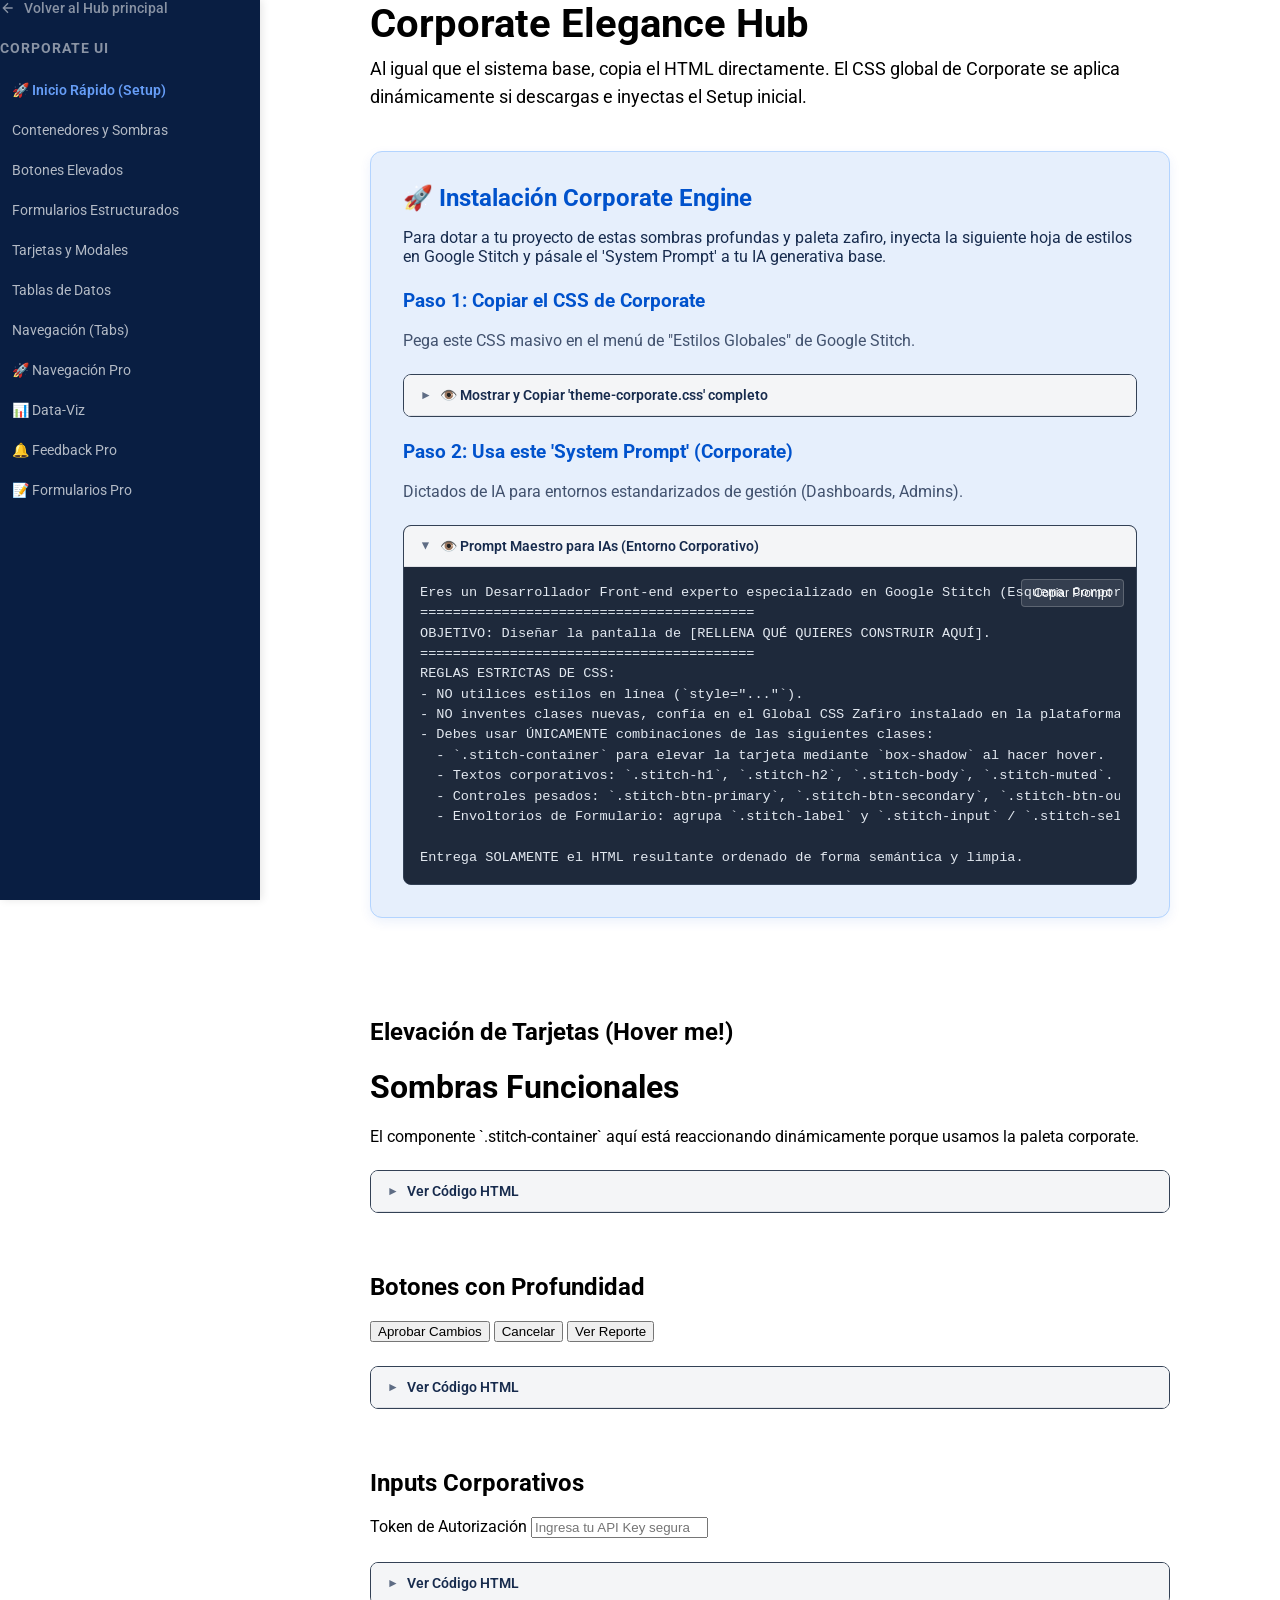
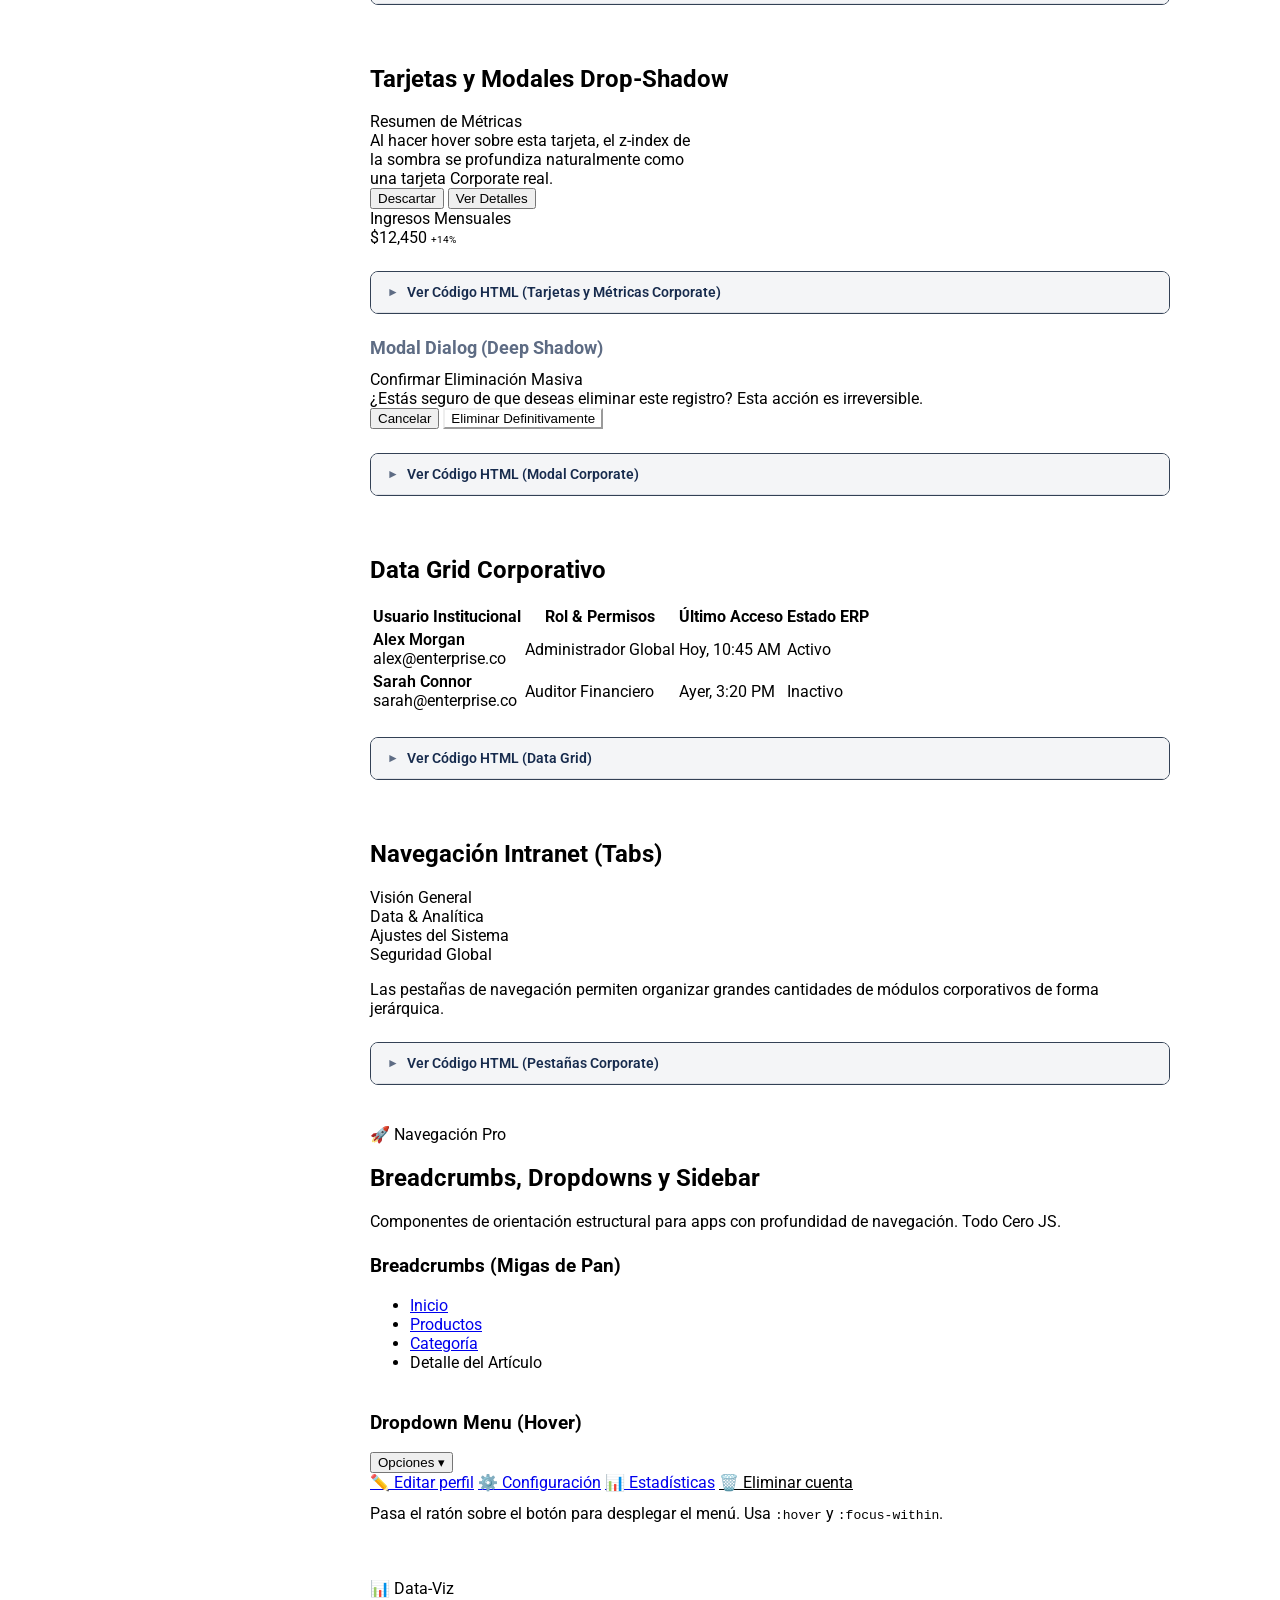
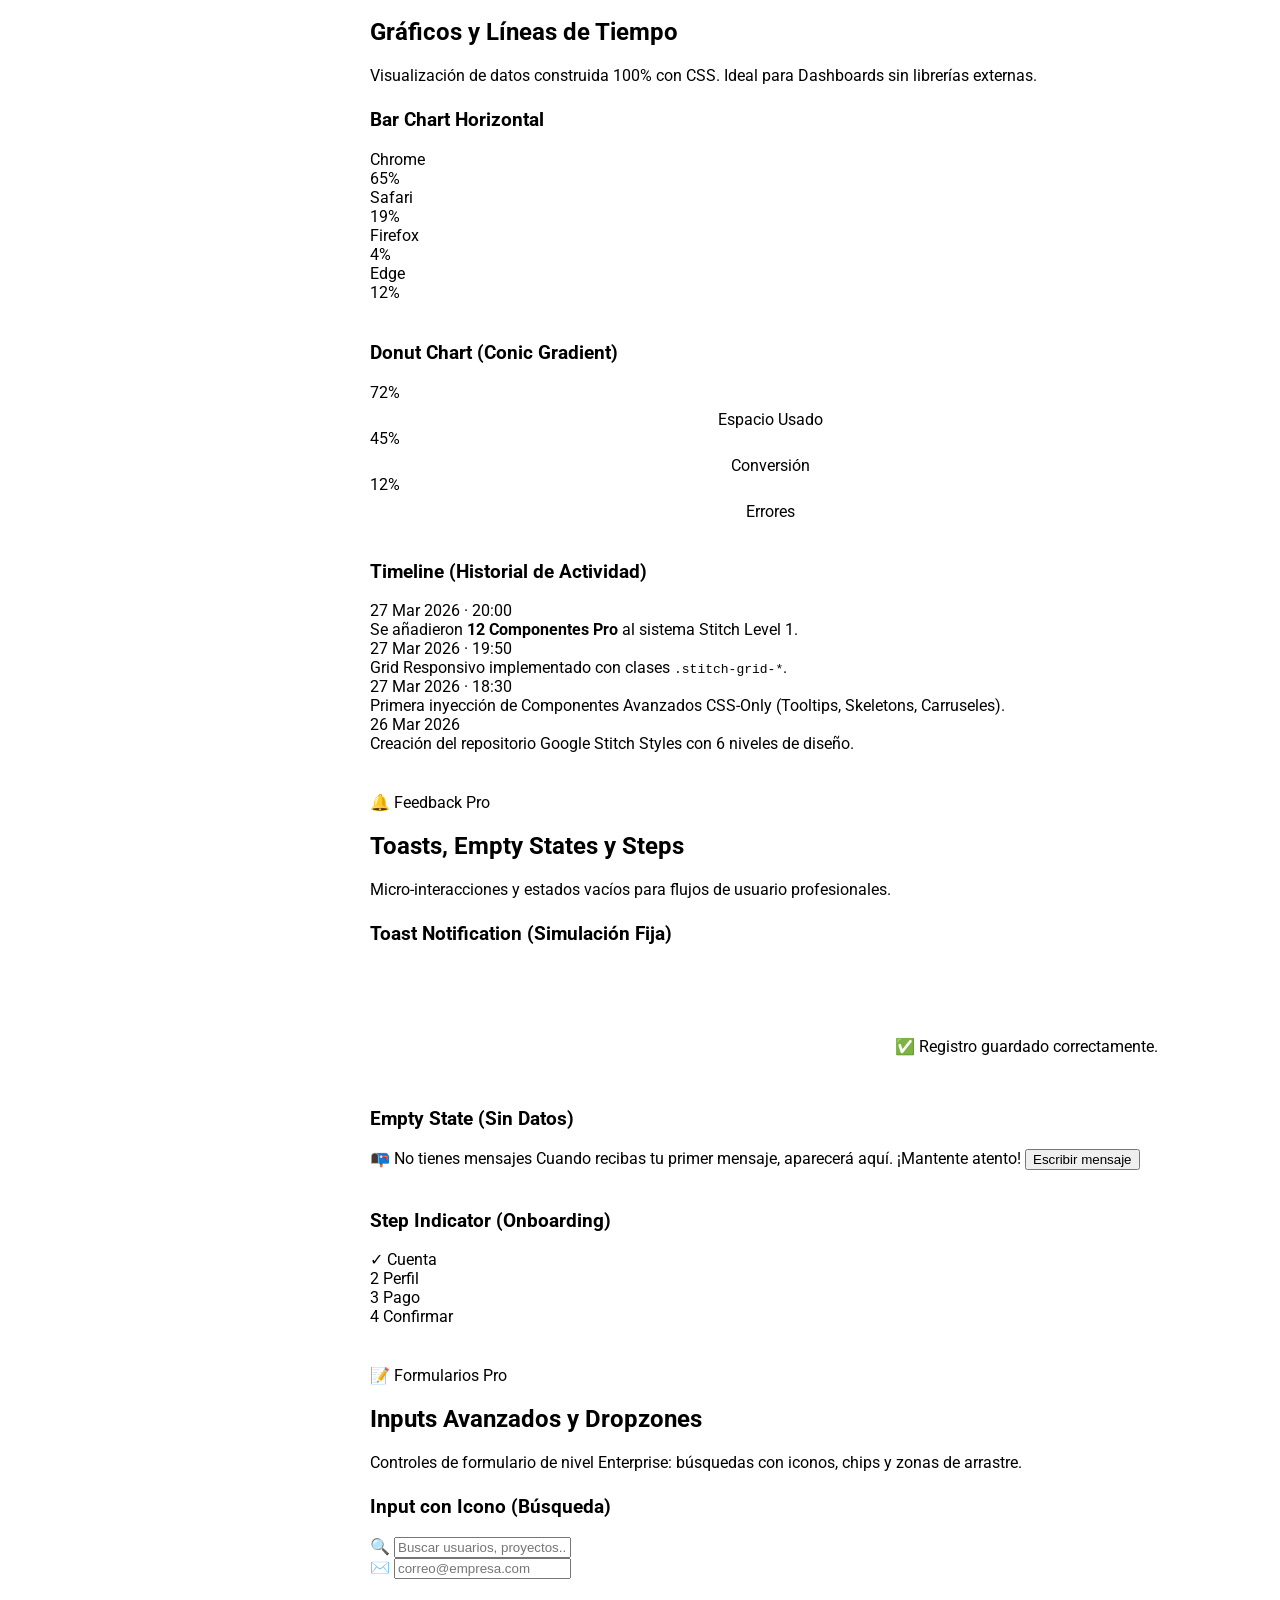
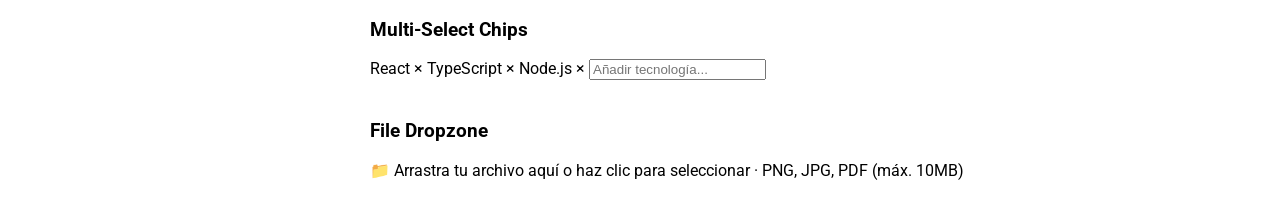
==== commit 2966b143: "fix: use absolute path for CSS in GH Pages" ====
--- a/docs/demos/corporate.html
+++ b/docs/demos/corporate.html
@@ -1,46 +1,214 @@
 <!DOCTYPE html>
 <html lang="es">
+
 <head>
     <meta charset="UTF-8">
     <meta name="viewport" content="width=device-width, initial-scale=1.0">
     <title>Demo Completa: Corporate Elegance | Google Stitch Styles</title>
     <link href="https://fonts.googleapis.com/css2?family=Roboto:wght@400;500;700&display=swap" rel="stylesheet">
-    <link rel="stylesheet" href="../../styles/level-2-corporate/theme-corporate.css?v=5">
+    <link rel="stylesheet" href="/Google-Stitch-Style-Hub/styles/level-2-corporate/theme-corporate.css?v=5">
     <style>
         /* [ ESTILOS INTERNOS DE LA DEMO Y SIDEBAR ] */
-        body { background-color: var(--stitch-color-bg); margin: 0; font-family: 'Roboto', sans-serif; color: var(--stitch-color-text); scroll-behavior: smooth; display: flex; }
-        :root { --stitch-sidebar-width: 260px; }
-        .demo-sidebar { position: fixed; top: 0; left: 0; width: var(--stitch-sidebar-width); height: 100vh; background-color: #091e42; color: #ffffff; padding: var(--stitch-space-lg); box-sizing: border-box; overflow-y: auto; box-shadow: 2px 0 8px rgba(0,0,0,0.1); }
-        .demo-sidebar h3 { color: #8993a4; font-size: 0.85rem; font-weight: 700; text-transform: uppercase; margin-bottom: 16px; letter-spacing: 1px;}
-        .demo-nav { list-style: none; padding: 0; margin: 0; display: flex; flex-direction: column; gap: 4px; }
-        .demo-nav a { text-decoration: none; color: #b3bac5; font-size: 0.875rem; padding: 10px 12px; border-radius: var(--stitch-radius-sm); transition: background-color 0.2s, color 0.2s; display: block; }
-        .demo-nav a:hover, .demo-nav a:active { color: #ffffff; background-color: rgba(255, 255, 255, 0.1); }
-        .demo-main { margin-left: var(--stitch-sidebar-width); padding: 40px var(--stitch-space-lg); width: calc(100% - var(--stitch-sidebar-width)); display: flex; justify-content: center; box-sizing: border-box; }
-        .demo-wrapper { max-width: 800px; width: 100%; display: flex; flex-direction: column; gap: 40px; }
-        .demo-header h1 { font-size: 2.5rem; margin: 0 0 8px 0; font-weight: 700; color: var(--stitch-color-text); }
-        .demo-header p { color: var(--stitch-color-text-muted); font-size: 1.1rem; margin: 0; line-height: 1.6; }
+        body {
+            background-color: var(--stitch-color-bg);
+            margin: 0;
+            font-family: 'Roboto', sans-serif;
+            color: var(--stitch-color-text);
+            scroll-behavior: smooth;
+            display: flex;
+        }
+
+        :root {
+            --stitch-sidebar-width: 260px;
+        }
+
+        .demo-sidebar {
+            position: fixed;
+            top: 0;
+            left: 0;
+            width: var(--stitch-sidebar-width);
+            height: 100vh;
+            background-color: #091e42;
+            color: #ffffff;
+            padding: var(--stitch-space-lg);
+            box-sizing: border-box;
+            overflow-y: auto;
+            box-shadow: 2px 0 8px rgba(0, 0, 0, 0.1);
+        }
+
+        .demo-sidebar h3 {
+            color: #8993a4;
+            font-size: 0.85rem;
+            font-weight: 700;
+            text-transform: uppercase;
+            margin-bottom: 16px;
+            letter-spacing: 1px;
+        }
+
+        .demo-nav {
+            list-style: none;
+            padding: 0;
+            margin: 0;
+            display: flex;
+            flex-direction: column;
+            gap: 4px;
+        }
+
+        .demo-nav a {
+            text-decoration: none;
+            color: #b3bac5;
+            font-size: 0.875rem;
+            padding: 10px 12px;
+            border-radius: var(--stitch-radius-sm);
+            transition: background-color 0.2s, color 0.2s;
+            display: block;
+        }
+
+        .demo-nav a:hover,
+        .demo-nav a:active {
+            color: #ffffff;
+            background-color: rgba(255, 255, 255, 0.1);
+        }
+
+        .demo-main {
+            margin-left: var(--stitch-sidebar-width);
+            padding: 40px var(--stitch-space-lg);
+            width: calc(100% - var(--stitch-sidebar-width));
+            display: flex;
+            justify-content: center;
+            box-sizing: border-box;
+        }
+
+        .demo-wrapper {
+            max-width: 800px;
+            width: 100%;
+            display: flex;
+            flex-direction: column;
+            gap: 40px;
+        }
+
+        .demo-header h1 {
+            font-size: 2.5rem;
+            margin: 0 0 8px 0;
+            font-weight: 700;
+            color: var(--stitch-color-text);
+        }
+
+        .demo-header p {
+            color: var(--stitch-color-text-muted);
+            font-size: 1.1rem;
+            margin: 0;
+            line-height: 1.6;
+        }
 
         /* [ WIDGET DE CÓDIGO (Solo Demo) ] */
-        .stitch-code-block { margin-top: 24px; background: #1e293b; border-radius: 8px; overflow: hidden; border: 1px solid #334155; }
-        .stitch-code-block summary { padding: 12px 16px; background: #f4f5f7; color: #172b4d; font-size: 0.875rem; font-weight: 600; cursor: pointer; border-bottom: 1px solid #dfe1e6; outline: none; transition: background 0.2s; user-select: none; list-style: none; display: flex; align-items: center; gap: 8px;}
-        .stitch-code-block summary::-webkit-details-marker { display: none; }
-        .stitch-code-block summary:before { content: "►"; font-size: 0.75rem; color: #5e6c84; transition: transform 0.2s; }
-        .stitch-code-block[open] summary:before { transform: rotate(90deg); }
-        .stitch-code-block summary:hover { background: #ebecf0; }
-        .stitch-code-content { position: relative; padding: 16px; background: #1e293b; }
-        .stitch-btn-copy { position: absolute; top: 12px; right: 12px; background: rgba(255,255,255,0.1); border: 1px solid rgba(255,255,255,0.2); color: #fff; padding: 6px 12px; border-radius: 4px; font-size: 0.75rem; font-weight: 500; cursor: pointer; transition: all 0.2s;}
-        .stitch-btn-copy:hover { background: rgba(255,255,255,0.2); }
-        .stitch-code-content pre { margin: 0; overflow-x: auto; color: #e2e8f0; font-family: 'Courier New', Courier, monospace; font-size: 0.85rem; line-height: 1.5; padding-right: 80px;}
-
-        .stitch-onboarding-card { background-color: #e6effc; border: 1px solid #b3d4ff; border-radius: 12px; padding: 32px; margin-bottom: 40px; box-shadow: 0 4px 12px rgba(0,82,204,0.08); scroll-margin-top: 40px;}
-        .stitch-onboarding-title { color: #0052cc; font-size: 1.5rem; font-weight: 700; margin: 0 0 16px 0; }
+        .stitch-code-block {
+            margin-top: 24px;
+            background: #1e293b;
+            border-radius: 8px;
+            overflow: hidden;
+            border: 1px solid #334155;
+        }
+
+        .stitch-code-block summary {
+            padding: 12px 16px;
+            background: #f4f5f7;
+            color: #172b4d;
+            font-size: 0.875rem;
+            font-weight: 600;
+            cursor: pointer;
+            border-bottom: 1px solid #dfe1e6;
+            outline: none;
+            transition: background 0.2s;
+            user-select: none;
+            list-style: none;
+            display: flex;
+            align-items: center;
+            gap: 8px;
+        }
+
+        .stitch-code-block summary::-webkit-details-marker {
+            display: none;
+        }
+
+        .stitch-code-block summary:before {
+            content: "►";
+            font-size: 0.75rem;
+            color: #5e6c84;
+            transition: transform 0.2s;
+        }
+
+        .stitch-code-block[open] summary:before {
+            transform: rotate(90deg);
+        }
+
+        .stitch-code-block summary:hover {
+            background: #ebecf0;
+        }
+
+        .stitch-code-content {
+            position: relative;
+            padding: 16px;
+            background: #1e293b;
+        }
+
+        .stitch-btn-copy {
+            position: absolute;
+            top: 12px;
+            right: 12px;
+            background: rgba(255, 255, 255, 0.1);
+            border: 1px solid rgba(255, 255, 255, 0.2);
+            color: #fff;
+            padding: 6px 12px;
+            border-radius: 4px;
+            font-size: 0.75rem;
+            font-weight: 500;
+            cursor: pointer;
+            transition: all 0.2s;
+        }
+
+        .stitch-btn-copy:hover {
+            background: rgba(255, 255, 255, 0.2);
+        }
+
+        .stitch-code-content pre {
+            margin: 0;
+            overflow-x: auto;
+            color: #e2e8f0;
+            font-family: 'Courier New', Courier, monospace;
+            font-size: 0.85rem;
+            line-height: 1.5;
+            padding-right: 80px;
+        }
+
+        .stitch-onboarding-card {
+            background-color: #e6effc;
+            border: 1px solid #b3d4ff;
+            border-radius: 12px;
+            padding: 32px;
+            margin-bottom: 40px;
+            box-shadow: 0 4px 12px rgba(0, 82, 204, 0.08);
+            scroll-margin-top: 40px;
+        }
+
+        .stitch-onboarding-title {
+            color: #0052cc;
+            font-size: 1.5rem;
+            font-weight: 700;
+            margin: 0 0 16px 0;
+        }
     </style>
 </head>
+
 <body>
 
     <aside class="demo-sidebar">
-        <a href="../index.html" style="display:flex; align-items:center; gap:8px; text-decoration:none; color:#8993a4; font-size:0.875rem; margin-bottom:24px; font-weight:500; transition:color 0.2s;" onmouseover="this.style.color='#ffffff'" onmouseout="this.style.color='#8993a4'">
-            <svg width="16" height="16" viewBox="0 0 24 24" fill="none" stroke="currentColor" stroke-width="2"><path d="M19 12H5m7 7-7-7 7-7"/></svg>
+        <a href="../index.html"
+            style="display:flex; align-items:center; gap:8px; text-decoration:none; color:#8993a4; font-size:0.875rem; margin-bottom:24px; font-weight:500; transition:color 0.2s;"
+            onmouseover="this.style.color='#ffffff'" onmouseout="this.style.color='#8993a4'">
+            <svg width="16" height="16" viewBox="0 0 24 24" fill="none" stroke="currentColor" stroke-width="2">
+                <path d="M19 12H5m7 7-7-7 7-7" />
+            </svg>
             Volver al Hub principal
         </a>
         <h3>Corporate UI</h3>
@@ -52,7 +220,7 @@
             <li><a href="#cards">Tarjetas y Modales</a></li>
             <li><a href="#tables">Tablas de Datos</a></li>
             <li><a href="#nav">Navegación (Tabs)</a></li>
-                    <li><a href="#nav-pro">🚀 Navegación Pro</a></li>
+            <li><a href="#nav-pro">🚀 Navegación Pro</a></li>
             <li><a href="#data-viz">📊 Data-Viz</a></li>
             <li><a href="#feedback-pro">🔔 Feedback Pro</a></li>
             <li><a href="#forms-pro">📝 Formularios Pro</a></li>
@@ -63,21 +231,27 @@
         <div class="demo-wrapper">
             <header class="demo-header">
                 <h1>Corporate Elegance Hub</h1>
-                <p>Al igual que el sistema base, copia el HTML directamente. El CSS global de Corporate se aplica dinámicamente si descargas e inyectas el Setup inicial.</p>
+                <p>Al igual que el sistema base, copia el HTML directamente. El CSS global de Corporate se aplica
+                    dinámicamente si descargas e inyectas el Setup inicial.</p>
             </header>
 
             <!-- SECCIÓN NUEVA: ONBOARDING Y PROMPTS -->
             <div id="setup" class="stitch-onboarding-card">
                 <h2 class="stitch-onboarding-title">🚀 Instalación Corporate Engine</h2>
-                <p class="stitch-body" style="color: #172b4d;">Para dotar a tu proyecto de estas sombras profundas y paleta zafiro, inyecta la siguiente hoja de estilos en Google Stitch y pásale el 'System Prompt' a tu IA generativa base.</p>
-                
+                <p class="stitch-body" style="color: #172b4d;">Para dotar a tu proyecto de estas sombras profundas y
+                    paleta zafiro, inyecta la siguiente hoja de estilos en Google Stitch y pásale el 'System Prompt' a
+                    tu IA generativa base.</p>
+
                 <h3 class="stitch-h3" style="color: #0052cc; margin-top: 24px;">Paso 1: Copiar el CSS de Corporate</h3>
-                <p class="stitch-muted" style="color: #42526e;">Pega este CSS masivo en el menú de "Estilos Globales" de Google Stitch.</p>
+                <p class="stitch-muted" style="color: #42526e;">Pega este CSS masivo en el menú de "Estilos Globales" de
+                    Google Stitch.</p>
                 <details class="stitch-code-block">
                     <summary>👁️ Mostrar y Copiar 'theme-corporate.css' completo</summary>
                     <div class="stitch-code-content">
-                        <button class="stitch-btn-copy" onclick="navigator.clipboard.writeText(this.nextElementSibling.innerText); this.innerText='¡Copiado!'; setTimeout(()=>this.innerText='Copiar CSS', 2000);">Copiar CSS</button>
-<pre><code>/* =========================================================================
+                        <button class="stitch-btn-copy"
+                            onclick="navigator.clipboard.writeText(this.nextElementSibling.innerText); this.innerText='¡Copiado!'; setTimeout(()=>this.innerText='Copiar CSS', 2000);">Copiar
+                            CSS</button>
+                        <pre><code>/* =========================================================================
    🏢 GOOGLE STITCH STYLES : CORPORATE ELEGANCE (LEVEL 2)
       =========================================================================
    ÍNDICE MAESTRO DE ARQUITECTURA VISUAL (AI PARSER)
@@ -578,13 +752,17 @@
                     </div>
                 </details>
 
-                <h3 class="stitch-h3" style="color: #0052cc; margin-top: 24px;">Paso 2: Usa este 'System Prompt' (Corporate)</h3>
-                <p class="stitch-muted" style="color: #42526e;">Dictados de IA para entornos estandarizados de gestión (Dashboards, Admins).</p>
+                <h3 class="stitch-h3" style="color: #0052cc; margin-top: 24px;">Paso 2: Usa este 'System Prompt'
+                    (Corporate)</h3>
+                <p class="stitch-muted" style="color: #42526e;">Dictados de IA para entornos estandarizados de gestión
+                    (Dashboards, Admins).</p>
                 <details class="stitch-code-block" open>
                     <summary>👁️ Prompt Maestro para IAs (Entorno Corporativo)</summary>
                     <div class="stitch-code-content">
-                        <button class="stitch-btn-copy" onclick="navigator.clipboard.writeText(this.nextElementSibling.innerText); this.innerText='¡Copiado!'; setTimeout(()=>this.innerText='Copiar Prompt', 2000);">Copiar Prompt</button>
-<pre><code>Eres un Desarrollador Front-end experto especializado en Google Stitch (Esquema Corporate Elegance). 
+                        <button class="stitch-btn-copy"
+                            onclick="navigator.clipboard.writeText(this.nextElementSibling.innerText); this.innerText='¡Copiado!'; setTimeout(()=>this.innerText='Copiar Prompt', 2000);">Copiar
+                            Prompt</button>
+                        <pre><code>Eres un Desarrollador Front-end experto especializado en Google Stitch (Esquema Corporate Elegance). 
 =========================================
 OBJETIVO: Diseñar la pantalla de [RELLENA QUÉ QUIERES CONSTRUIR AQUÍ].
 =========================================
@@ -607,12 +785,14 @@
             <div id="typography" class="stitch-container">
                 <h2 class="stitch-section-title">Elevación de Tarjetas (Hover me!)</h2>
                 <h1 class="stitch-h1">Sombras Funcionales</h1>
-                <p class="stitch-body">El componente `.stitch-container` aquí está reaccionando dinámicamente porque usamos la paleta corporate.</p>
-                
+                <p class="stitch-body">El componente `.stitch-container` aquí está reaccionando dinámicamente porque
+                    usamos la paleta corporate.</p>
+
                 <details class="stitch-code-block">
                     <summary>Ver Código HTML</summary>
                     <div class="stitch-code-content">
-                        <button class="stitch-btn-copy" onclick="navigator.clipboard.writeText(this.nextElementSibling.innerText); this.innerText='¡Copiado!'; setTimeout(()=>this.innerText='Copiar', 2000);">Copiar</button>
+                        <button class="stitch-btn-copy"
+                            onclick="navigator.clipboard.writeText(this.nextElementSibling.innerText); this.innerText='¡Copiado!'; setTimeout(()=>this.innerText='Copiar', 2000);">Copiar</button>
                         <pre><code>&lt;!-- La magia ocurre gracias a la clase .stitch-container --&gt;
 &lt;div class="stitch-container"&gt;
   &lt;h1 class="stitch-h1"&gt;Sombras Funcionales&lt;/h1&gt;
@@ -633,7 +813,8 @@
                 <details class="stitch-code-block">
                     <summary>Ver Código HTML</summary>
                     <div class="stitch-code-content">
-                        <button class="stitch-btn-copy" onclick="navigator.clipboard.writeText(this.nextElementSibling.innerText); this.innerText='¡Copiado!'; setTimeout(()=>this.innerText='Copiar', 2000);">Copiar</button>
+                        <button class="stitch-btn-copy"
+                            onclick="navigator.clipboard.writeText(this.nextElementSibling.innerText); this.innerText='¡Copiado!'; setTimeout(()=>this.innerText='Copiar', 2000);">Copiar</button>
                         <pre><code>&lt;!-- En Corporate, los botones tienen box-shadow --&gt;
 &lt;div class="stitch-btn-group"&gt;
   &lt;button class="stitch-btn stitch-btn-primary"&gt;Aprobar Cambios&lt;/button&gt;
@@ -654,7 +835,8 @@
                 <details class="stitch-code-block">
                     <summary>Ver Código HTML</summary>
                     <div class="stitch-code-content">
-                        <button class="stitch-btn-copy" onclick="navigator.clipboard.writeText(this.nextElementSibling.innerText); this.innerText='¡Copiado!'; setTimeout(()=>this.innerText='Copiar', 2000);">Copiar</button>
+                        <button class="stitch-btn-copy"
+                            onclick="navigator.clipboard.writeText(this.nextElementSibling.innerText); this.innerText='¡Copiado!'; setTimeout(()=>this.innerText='Copiar', 2000);">Copiar</button>
                         <pre><code>&lt;!-- El Input Corporate tiene focus ring interactivo --&gt;
 &lt;div class="stitch-form-group"&gt;
   &lt;label class="stitch-label" for="txtToken"&gt;Token de Autorización&lt;/label&gt;
@@ -675,14 +857,15 @@
                     <div class="stitch-card" style="width: 320px;">
                         <div class="stitch-card-header">Resumen de Métricas</div>
                         <div class="stitch-card-body">
-                            <p class="stitch-body" style="margin:0;">Al hacer hover sobre esta tarjeta, el z-index de la sombra se profundiza naturalmente como una tarjeta Corporate real.</p>
+                            <p class="stitch-body" style="margin:0;">Al hacer hover sobre esta tarjeta, el z-index de la
+                                sombra se profundiza naturalmente como una tarjeta Corporate real.</p>
                         </div>
                         <div class="stitch-card-footer">
                             <button class="stitch-btn stitch-btn-secondary">Descartar</button>
                             <button class="stitch-btn stitch-btn-primary">Ver Detalles</button>
                         </div>
                     </div>
-                    
+
                     <!-- Métrica Dashboards -->
                     <div class="stitch-metric-card" style="width: 200px;">
                         <span class="stitch-metric-label">Ingresos Mensuales</span>
@@ -696,7 +879,8 @@
                 <details class="stitch-code-block">
                     <summary>Ver Código HTML (Tarjetas y Métricas Corporate)</summary>
                     <div class="stitch-code-content">
-                        <button class="stitch-btn-copy" onclick="navigator.clipboard.writeText(this.nextElementSibling.innerText); this.innerText='¡Copiado!'; setTimeout(()=>this.innerText='Copiar', 2000);">Copiar</button>
+                        <button class="stitch-btn-copy"
+                            onclick="navigator.clipboard.writeText(this.nextElementSibling.innerText); this.innerText='¡Copiado!'; setTimeout(()=>this.innerText='Copiar', 2000);">Copiar</button>
                         <pre><code>&lt;!-- Estructura de Tarjeta Corporate (Con Shadows) --&gt;
 &lt;div class="stitch-card" style="width: 320px;"&gt;
   &lt;div class="stitch-card-header"&gt;Resumen de Métricas&lt;/div&gt;
@@ -721,16 +905,20 @@
                 </details>
 
                 <!-- Ejemplo de Modal -->
-                <h3 class="stitch-h3" style="margin: 24px 0 12px 0; font-size:1.1rem; color:#5e6c84;">Modal Dialog (Deep Shadow)</h3>
+                <h3 class="stitch-h3" style="margin: 24px 0 12px 0; font-size:1.1rem; color:#5e6c84;">Modal Dialog (Deep
+                    Shadow)</h3>
                 <div class="stitch-modal-overlay">
                     <div class="stitch-modal">
                         <div class="stitch-card-header">Confirmar Eliminación Masiva</div>
                         <div class="stitch-card-body">
-                            <p class="stitch-body" style="margin:0;">¿Estás seguro de que deseas eliminar este registro? Esta acción es irreversible.</p>
+                            <p class="stitch-body" style="margin:0;">¿Estás seguro de que deseas eliminar este registro?
+                                Esta acción es irreversible.</p>
                         </div>
                         <div class="stitch-card-footer">
                             <button class="stitch-btn stitch-btn-secondary">Cancelar</button>
-                            <button class="stitch-btn stitch-btn-primary" style="background-color: var(--stitch-color-danger); border-color: var(--stitch-color-danger); box-shadow: none;">Eliminar Definitivamente</button>
+                            <button class="stitch-btn stitch-btn-primary"
+                                style="background-color: var(--stitch-color-danger); border-color: var(--stitch-color-danger); box-shadow: none;">Eliminar
+                                Definitivamente</button>
                         </div>
                     </div>
                 </div>
@@ -738,7 +926,8 @@
                 <details class="stitch-code-block">
                     <summary>Ver Código HTML (Modal Corporate)</summary>
                     <div class="stitch-code-content">
-                        <button class="stitch-btn-copy" onclick="navigator.clipboard.writeText(this.nextElementSibling.innerText); this.innerText='¡Copiado!'; setTimeout(()=>this.innerText='Copiar', 2000);">Copiar</button>
+                        <button class="stitch-btn-copy"
+                            onclick="navigator.clipboard.writeText(this.nextElementSibling.innerText); this.innerText='¡Copiado!'; setTimeout(()=>this.innerText='Copiar', 2000);">Copiar</button>
                         <pre><code>&lt;!-- Modal Overlay (Pantalla Completa) --&gt;
 &lt;div class="stitch-modal-overlay"&gt;
   &lt;div class="stitch-modal"&gt;
@@ -770,13 +959,19 @@
                         </thead>
                         <tbody>
                             <tr>
-                                <td><div style="font-weight:600;">Alex Morgan</div><span class="stitch-muted">alex@enterprise.co</span></td>
+                                <td>
+                                    <div style="font-weight:600;">Alex Morgan</div><span
+                                        class="stitch-muted">alex@enterprise.co</span>
+                                </td>
                                 <td>Administrador Global</td>
                                 <td>Hoy, 10:45 AM</td>
                                 <td><span class="stitch-badge stitch-badge-success">Activo</span></td>
                             </tr>
                             <tr>
-                                <td><div style="font-weight:600;">Sarah Connor</div><span class="stitch-muted">sarah@enterprise.co</span></td>
+                                <td>
+                                    <div style="font-weight:600;">Sarah Connor</div><span
+                                        class="stitch-muted">sarah@enterprise.co</span>
+                                </td>
                                 <td>Auditor Financiero</td>
                                 <td>Ayer, 3:20 PM</td>
                                 <td><span class="stitch-badge stitch-badge-neutral">Inactivo</span></td>
@@ -788,7 +983,8 @@
                 <details class="stitch-code-block">
                     <summary>Ver Código HTML (Data Grid)</summary>
                     <div class="stitch-code-content">
-                        <button class="stitch-btn-copy" onclick="navigator.clipboard.writeText(this.nextElementSibling.innerText); this.innerText='¡Copiado!'; setTimeout(()=>this.innerText='Copiar', 2000);">Copiar</button>
+                        <button class="stitch-btn-copy"
+                            onclick="navigator.clipboard.writeText(this.nextElementSibling.innerText); this.innerText='¡Copiado!'; setTimeout(()=>this.innerText='Copiar', 2000);">Copiar</button>
                         <pre><code>&lt;!-- Tabla Data Grid (Bordes limpios) --&gt;
 &lt;div class="stitch-table-wrapper"&gt;
   &lt;table class="stitch-table"&gt;
@@ -820,12 +1016,14 @@
                     <div class="stitch-tab">Ajustes del Sistema</div>
                     <div class="stitch-tab">Seguridad Global</div>
                 </div>
-                <p class="stitch-body">Las pestañas de navegación permiten organizar grandes cantidades de módulos corporativos de forma jerárquica.</p>
+                <p class="stitch-body">Las pestañas de navegación permiten organizar grandes cantidades de módulos
+                    corporativos de forma jerárquica.</p>
 
                 <details class="stitch-code-block">
                     <summary>Ver Código HTML (Pestañas Corporate)</summary>
                     <div class="stitch-code-content">
-                        <button class="stitch-btn-copy" onclick="navigator.clipboard.writeText(this.nextElementSibling.innerText); this.innerText='¡Copiado!'; setTimeout(()=>this.innerText='Copiar', 2000);">Copiar</button>
+                        <button class="stitch-btn-copy"
+                            onclick="navigator.clipboard.writeText(this.nextElementSibling.innerText); this.innerText='¡Copiado!'; setTimeout(()=>this.innerText='Copiar', 2000);">Copiar</button>
                         <pre><code>&lt;!-- Pestañas de Navegación Intranet --&gt;
 &lt;div class="stitch-tabs"&gt;
   &lt;div class="stitch-tab stitch-tab-active"&gt;Visión General&lt;/div&gt;
@@ -843,7 +1041,8 @@
                 <span class="stitch-section-title" style="color: var(--stitch-color-primary);">🚀 Navegación Pro</span>
 
                 <h2 class="stitch-h1">Breadcrumbs, Dropdowns y Sidebar</h2>
-                <p class="stitch-body">Componentes de orientación estructural para apps con profundidad de navegación. Todo Cero JS.</p>
+                <p class="stitch-body">Componentes de orientación estructural para apps con profundidad de navegación.
+                    Todo Cero JS.</p>
 
                 <h3 class="stitch-h2" style="margin-top: 24px;">Breadcrumbs (Migas de Pan)</h3>
                 <ul class="stitch-breadcrumb">
@@ -860,10 +1059,12 @@
                         <a href="#" class="stitch-dropdown-item">✏️ Editar perfil</a>
                         <a href="#" class="stitch-dropdown-item">⚙️ Configuración</a>
                         <a href="#" class="stitch-dropdown-item">📊 Estadísticas</a>
-                        <a href="#" class="stitch-dropdown-item" style="color: var(--stitch-color-danger);">🗑️ Eliminar cuenta</a>
-                    </div>
-                </div>
-                <p class="stitch-muted" style="margin-top: 12px;">Pasa el ratón sobre el botón para desplegar el menú. Usa <code>:hover</code> y <code>:focus-within</code>.</p>
+                        <a href="#" class="stitch-dropdown-item" style="color: var(--stitch-color-danger);">🗑️ Eliminar
+                            cuenta</a>
+                    </div>
+                </div>
+                <p class="stitch-muted" style="margin-top: 12px;">Pasa el ratón sobre el botón para desplegar el menú.
+                    Usa <code>:hover</code> y <code>:focus-within</code>.</p>
             </div>
 
             <!-- ============================================
@@ -873,28 +1074,39 @@
                 <span class="stitch-section-title" style="color: var(--stitch-color-primary);">📊 Data-Viz</span>
 
                 <h2 class="stitch-h1">Gráficos y Líneas de Tiempo</h2>
-                <p class="stitch-body">Visualización de datos construida 100% con CSS. Ideal para Dashboards sin librerías externas.</p>
+                <p class="stitch-body">Visualización de datos construida 100% con CSS. Ideal para Dashboards sin
+                    librerías externas.</p>
 
                 <h3 class="stitch-h2" style="margin-top: 24px;">Bar Chart Horizontal</h3>
                 <div class="stitch-bar-chart">
                     <div class="stitch-bar-row">
                         <span class="stitch-bar-label">Chrome</span>
-                        <div class="stitch-bar-track"><div class="stitch-bar-fill" style="width: 65%;"></div></div>
+                        <div class="stitch-bar-track">
+                            <div class="stitch-bar-fill" style="width: 65%;"></div>
+                        </div>
                         <span class="stitch-bar-value">65%</span>
                     </div>
                     <div class="stitch-bar-row">
                         <span class="stitch-bar-label">Safari</span>
-                        <div class="stitch-bar-track"><div class="stitch-bar-fill" style="width: 19%; background: var(--stitch-color-success);"></div></div>
+                        <div class="stitch-bar-track">
+                            <div class="stitch-bar-fill" style="width: 19%; background: var(--stitch-color-success);">
+                            </div>
+                        </div>
                         <span class="stitch-bar-value">19%</span>
                     </div>
                     <div class="stitch-bar-row">
                         <span class="stitch-bar-label">Firefox</span>
-                        <div class="stitch-bar-track"><div class="stitch-bar-fill" style="width: 4%; background: var(--stitch-color-danger);"></div></div>
+                        <div class="stitch-bar-track">
+                            <div class="stitch-bar-fill" style="width: 4%; background: var(--stitch-color-danger);">
+                            </div>
+                        </div>
                         <span class="stitch-bar-value">4%</span>
                     </div>
                     <div class="stitch-bar-row">
                         <span class="stitch-bar-label">Edge</span>
-                        <div class="stitch-bar-track"><div class="stitch-bar-fill" style="width: 12%; background: #7b61ff;"></div></div>
+                        <div class="stitch-bar-track">
+                            <div class="stitch-bar-fill" style="width: 12%; background: #7b61ff;"></div>
+                        </div>
                         <span class="stitch-bar-value">12%</span>
                     </div>
                 </div>
@@ -902,22 +1114,28 @@
                 <h3 class="stitch-h2" style="margin-top: 40px;">Donut Chart (Conic Gradient)</h3>
                 <div class="flex-row" style="gap: 40px;">
                     <div>
-                        <div class="stitch-donut" style="background: conic-gradient(var(--stitch-color-primary) 0% 72%, var(--stitch-color-bg-alt) 72% 100%);">
+                        <div class="stitch-donut"
+                            style="background: conic-gradient(var(--stitch-color-primary) 0% 72%, var(--stitch-color-bg-alt) 72% 100%);">
                             <span class="stitch-donut-value">72%</span>
                         </div>
-                        <span class="stitch-muted" style="text-align:center; display:block; margin-top:8px;">Espacio Usado</span>
+                        <span class="stitch-muted" style="text-align:center; display:block; margin-top:8px;">Espacio
+                            Usado</span>
                     </div>
                     <div>
-                        <div class="stitch-donut" style="background: conic-gradient(var(--stitch-color-success) 0% 45%, var(--stitch-color-bg-alt) 45% 100%);">
+                        <div class="stitch-donut"
+                            style="background: conic-gradient(var(--stitch-color-success) 0% 45%, var(--stitch-color-bg-alt) 45% 100%);">
                             <span class="stitch-donut-value">45%</span>
                         </div>
-                        <span class="stitch-muted" style="text-align:center; display:block; margin-top:8px;">Conversión</span>
+                        <span class="stitch-muted"
+                            style="text-align:center; display:block; margin-top:8px;">Conversión</span>
                     </div>
                     <div>
-                        <div class="stitch-donut" style="background: conic-gradient(var(--stitch-color-danger) 0% 12%, var(--stitch-color-bg-alt) 12% 100%);">
+                        <div class="stitch-donut"
+                            style="background: conic-gradient(var(--stitch-color-danger) 0% 12%, var(--stitch-color-bg-alt) 12% 100%);">
                             <span class="stitch-donut-value">12%</span>
                         </div>
-                        <span class="stitch-muted" style="text-align:center; display:block; margin-top:8px;">Errores</span>
+                        <span class="stitch-muted"
+                            style="text-align:center; display:block; margin-top:8px;">Errores</span>
                     </div>
                 </div>
 
@@ -925,19 +1143,23 @@
                 <div class="stitch-timeline">
                     <div class="stitch-timeline-item">
                         <span class="stitch-timeline-date">27 Mar 2026 · 20:00</span>
-                        <div class="stitch-timeline-content">Se añadieron <strong>12 Componentes Pro</strong> al sistema Stitch Level 1.</div>
+                        <div class="stitch-timeline-content">Se añadieron <strong>12 Componentes Pro</strong> al sistema
+                            Stitch Level 1.</div>
                     </div>
                     <div class="stitch-timeline-item">
                         <span class="stitch-timeline-date">27 Mar 2026 · 19:50</span>
-                        <div class="stitch-timeline-content">Grid Responsivo implementado con clases <code>.stitch-grid-*</code>.</div>
+                        <div class="stitch-timeline-content">Grid Responsivo implementado con clases
+                            <code>.stitch-grid-*</code>.</div>
                     </div>
                     <div class="stitch-timeline-item">
                         <span class="stitch-timeline-date">27 Mar 2026 · 18:30</span>
-                        <div class="stitch-timeline-content">Primera inyección de Componentes Avanzados CSS-Only (Tooltips, Skeletons, Carruseles).</div>
+                        <div class="stitch-timeline-content">Primera inyección de Componentes Avanzados CSS-Only
+                            (Tooltips, Skeletons, Carruseles).</div>
                     </div>
                     <div class="stitch-timeline-item">
                         <span class="stitch-timeline-date">26 Mar 2026</span>
-                        <div class="stitch-timeline-content">Creación del repositorio Google Stitch Styles con 6 niveles de diseño.</div>
+                        <div class="stitch-timeline-content">Creación del repositorio Google Stitch Styles con 6 niveles
+                            de diseño.</div>
                     </div>
                 </div>
             </div>
@@ -952,7 +1174,8 @@
                 <p class="stitch-body">Micro-interacciones y estados vacíos para flujos de usuario profesionales.</p>
 
                 <h3 class="stitch-h2" style="margin-top: 24px;">Toast Notification (Simulación Fija)</h3>
-                <div style="position: relative; height: 80px; background: var(--stitch-color-bg-alt); border-radius: var(--stitch-radius-md); overflow: hidden; display: flex; align-items: flex-end; justify-content: flex-end; padding: 12px;">
+                <div
+                    style="position: relative; height: 80px; background: var(--stitch-color-bg-alt); border-radius: var(--stitch-radius-md); overflow: hidden; display: flex; align-items: flex-end; justify-content: flex-end; padding: 12px;">
                     <div class="stitch-toast" style="position: relative; bottom: auto; right: auto;">
                         <span class="stitch-toast-icon">✅</span>
                         Registro guardado correctamente.
@@ -963,7 +1186,8 @@
                 <div class="stitch-empty-state">
                     <span class="stitch-empty-icon">📭</span>
                     <span class="stitch-empty-title">No tienes mensajes</span>
-                    <span class="stitch-empty-body">Cuando recibas tu primer mensaje, aparecerá aquí. ¡Mantente atento!</span>
+                    <span class="stitch-empty-body">Cuando recibas tu primer mensaje, aparecerá aquí. ¡Mantente
+                        atento!</span>
                     <button class="stitch-btn stitch-btn-primary">Escribir mensaje</button>
                 </div>
 
@@ -995,7 +1219,8 @@
                 <span class="stitch-section-title" style="color: var(--stitch-color-primary);">📝 Formularios Pro</span>
 
                 <h2 class="stitch-h1">Inputs Avanzados y Dropzones</h2>
-                <p class="stitch-body">Controles de formulario de nivel Enterprise: búsquedas con iconos, chips y zonas de arrastre.</p>
+                <p class="stitch-body">Controles de formulario de nivel Enterprise: búsquedas con iconos, chips y zonas
+                    de arrastre.</p>
 
                 <h3 class="stitch-h2" style="margin-top: 24px;">Input con Icono (Búsqueda)</h3>
                 <div class="stitch-input-icon-wrapper">
@@ -1028,4 +1253,5 @@
     </main>
 
 </body>
-</html>
+
+</html>
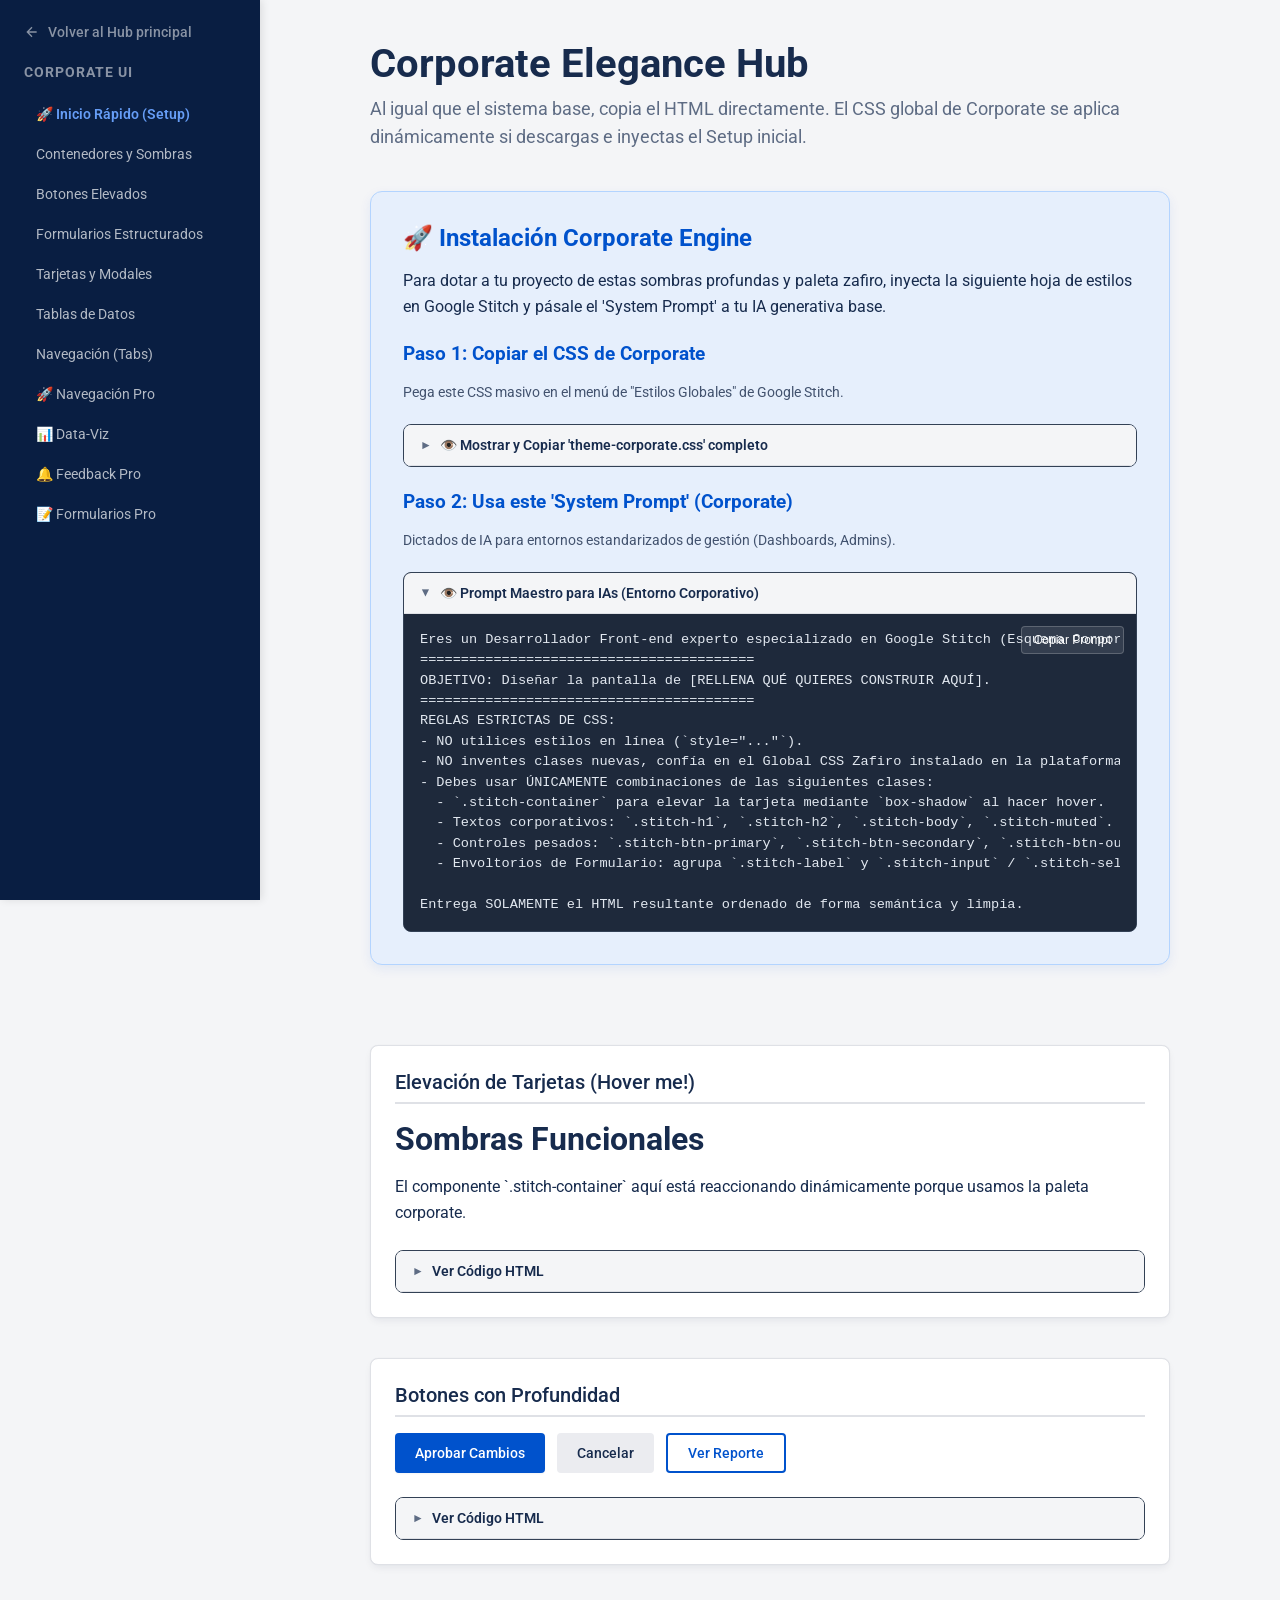
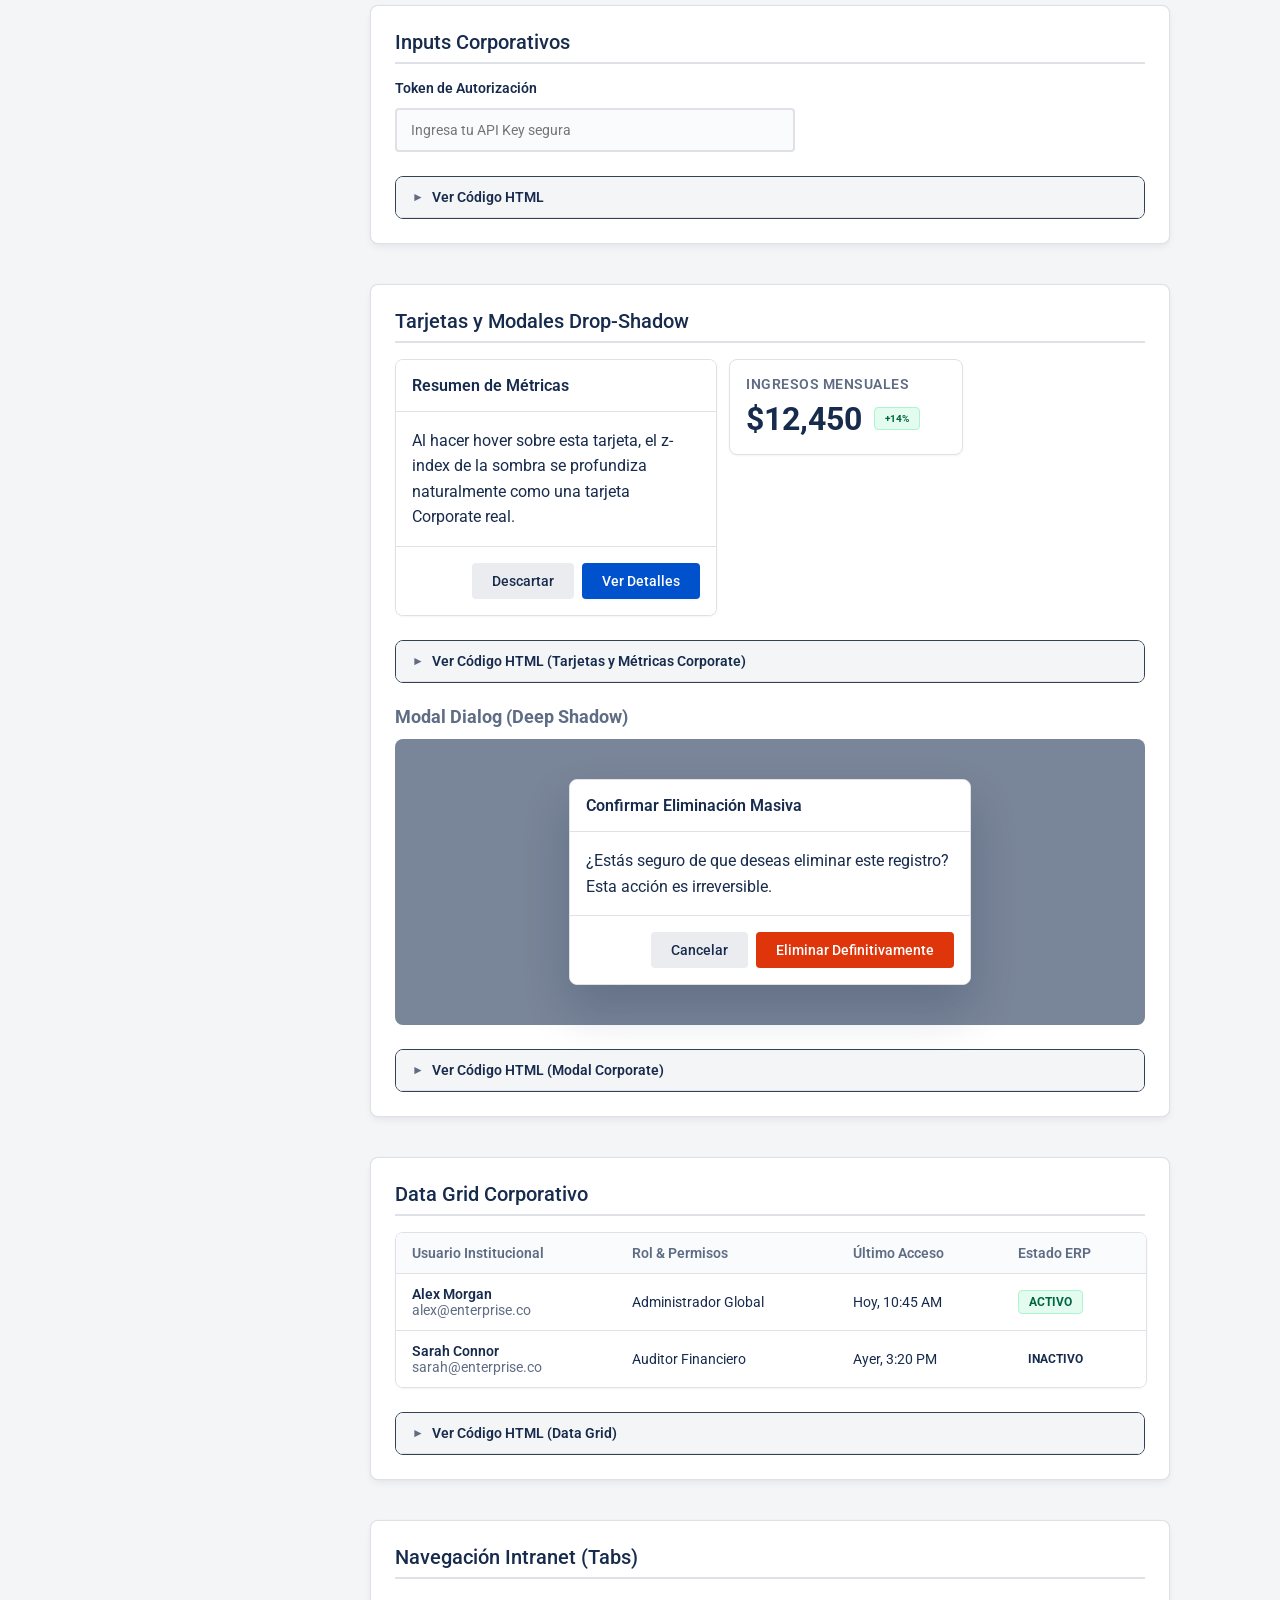
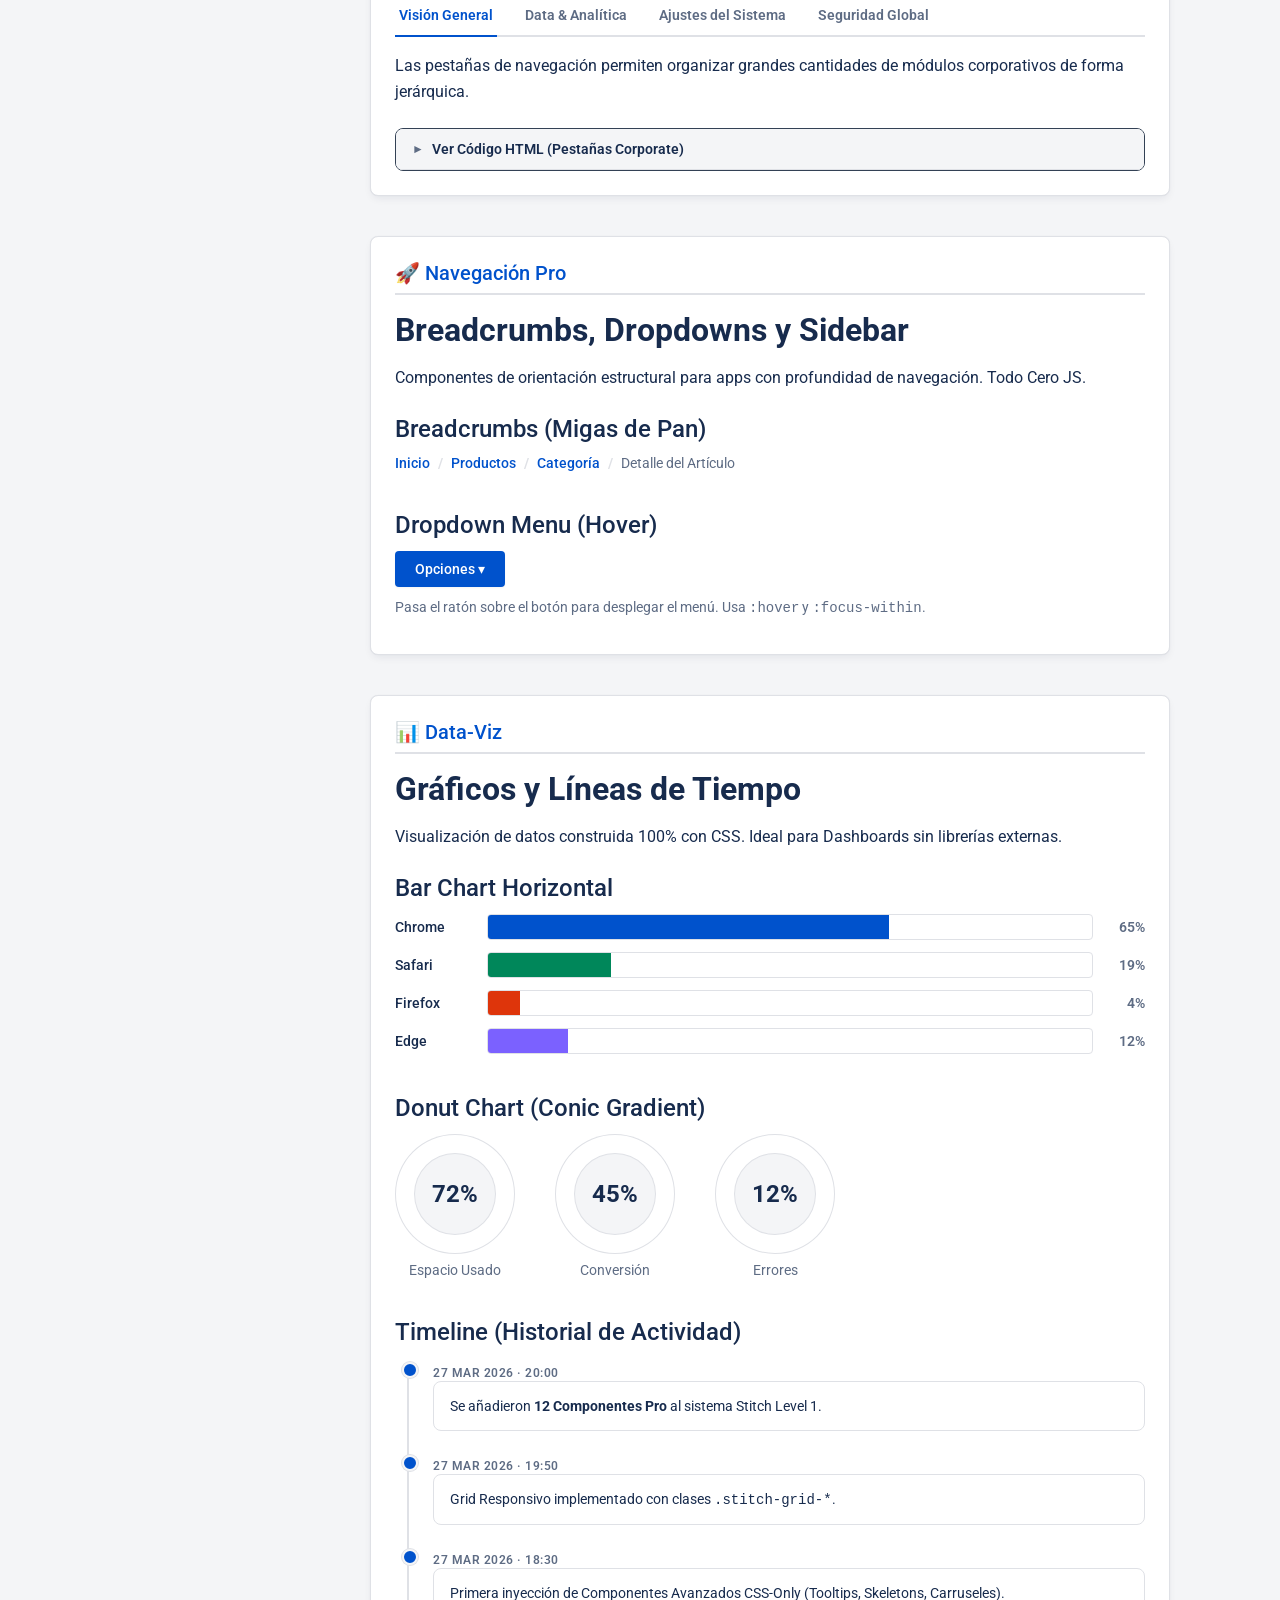
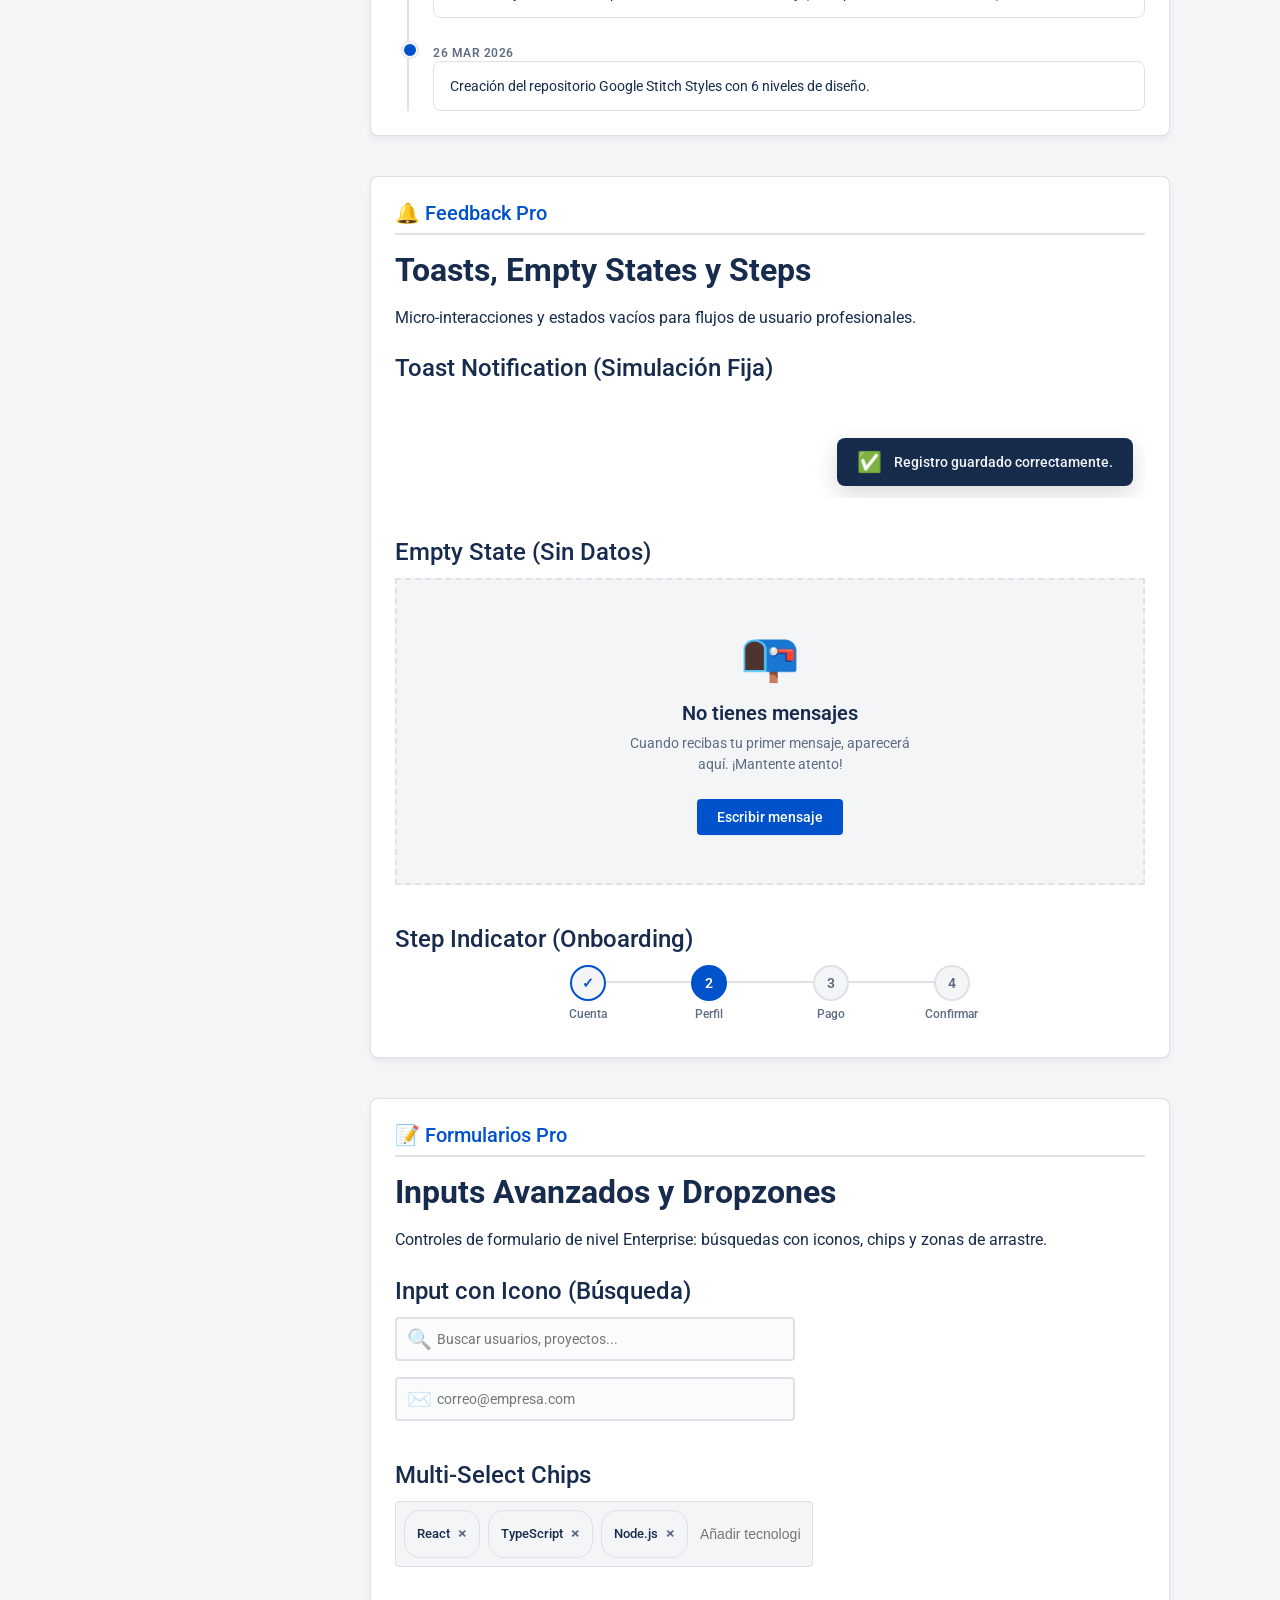
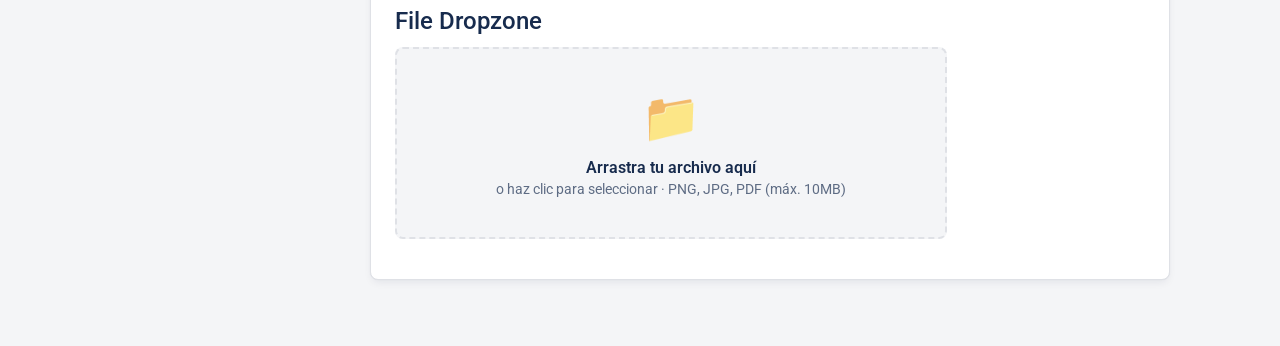
==== commit c1383e53: "fix: final absolute path for CSS" ====
--- a/docs/demos/corporate.html
+++ b/docs/demos/corporate.html
@@ -6,7 +6,8 @@
     <meta name="viewport" content="width=device-width, initial-scale=1.0">
     <title>Demo Completa: Corporate Elegance | Google Stitch Styles</title>
     <link href="https://fonts.googleapis.com/css2?family=Roboto:wght@400;500;700&display=swap" rel="stylesheet">
-    <link rel="stylesheet" href="/Google-Stitch-Style-Hub/styles/level-2-corporate/theme-corporate.css?v=5">
+    <link rel="stylesheet"
+        href="https://motiondesignspain.github.io/Google-Stitch-Style-Hub/styles/level-2-corporate/theme-corporate.css?v=5">
     <style>
         /* [ ESTILOS INTERNOS DE LA DEMO Y SIDEBAR ] */
         body {
@@ -1149,7 +1150,8 @@
                     <div class="stitch-timeline-item">
                         <span class="stitch-timeline-date">27 Mar 2026 · 19:50</span>
                         <div class="stitch-timeline-content">Grid Responsivo implementado con clases
-                            <code>.stitch-grid-*</code>.</div>
+                            <code>.stitch-grid-*</code>.
+                        </div>
                     </div>
                     <div class="stitch-timeline-item">
                         <span class="stitch-timeline-date">27 Mar 2026 · 18:30</span>
